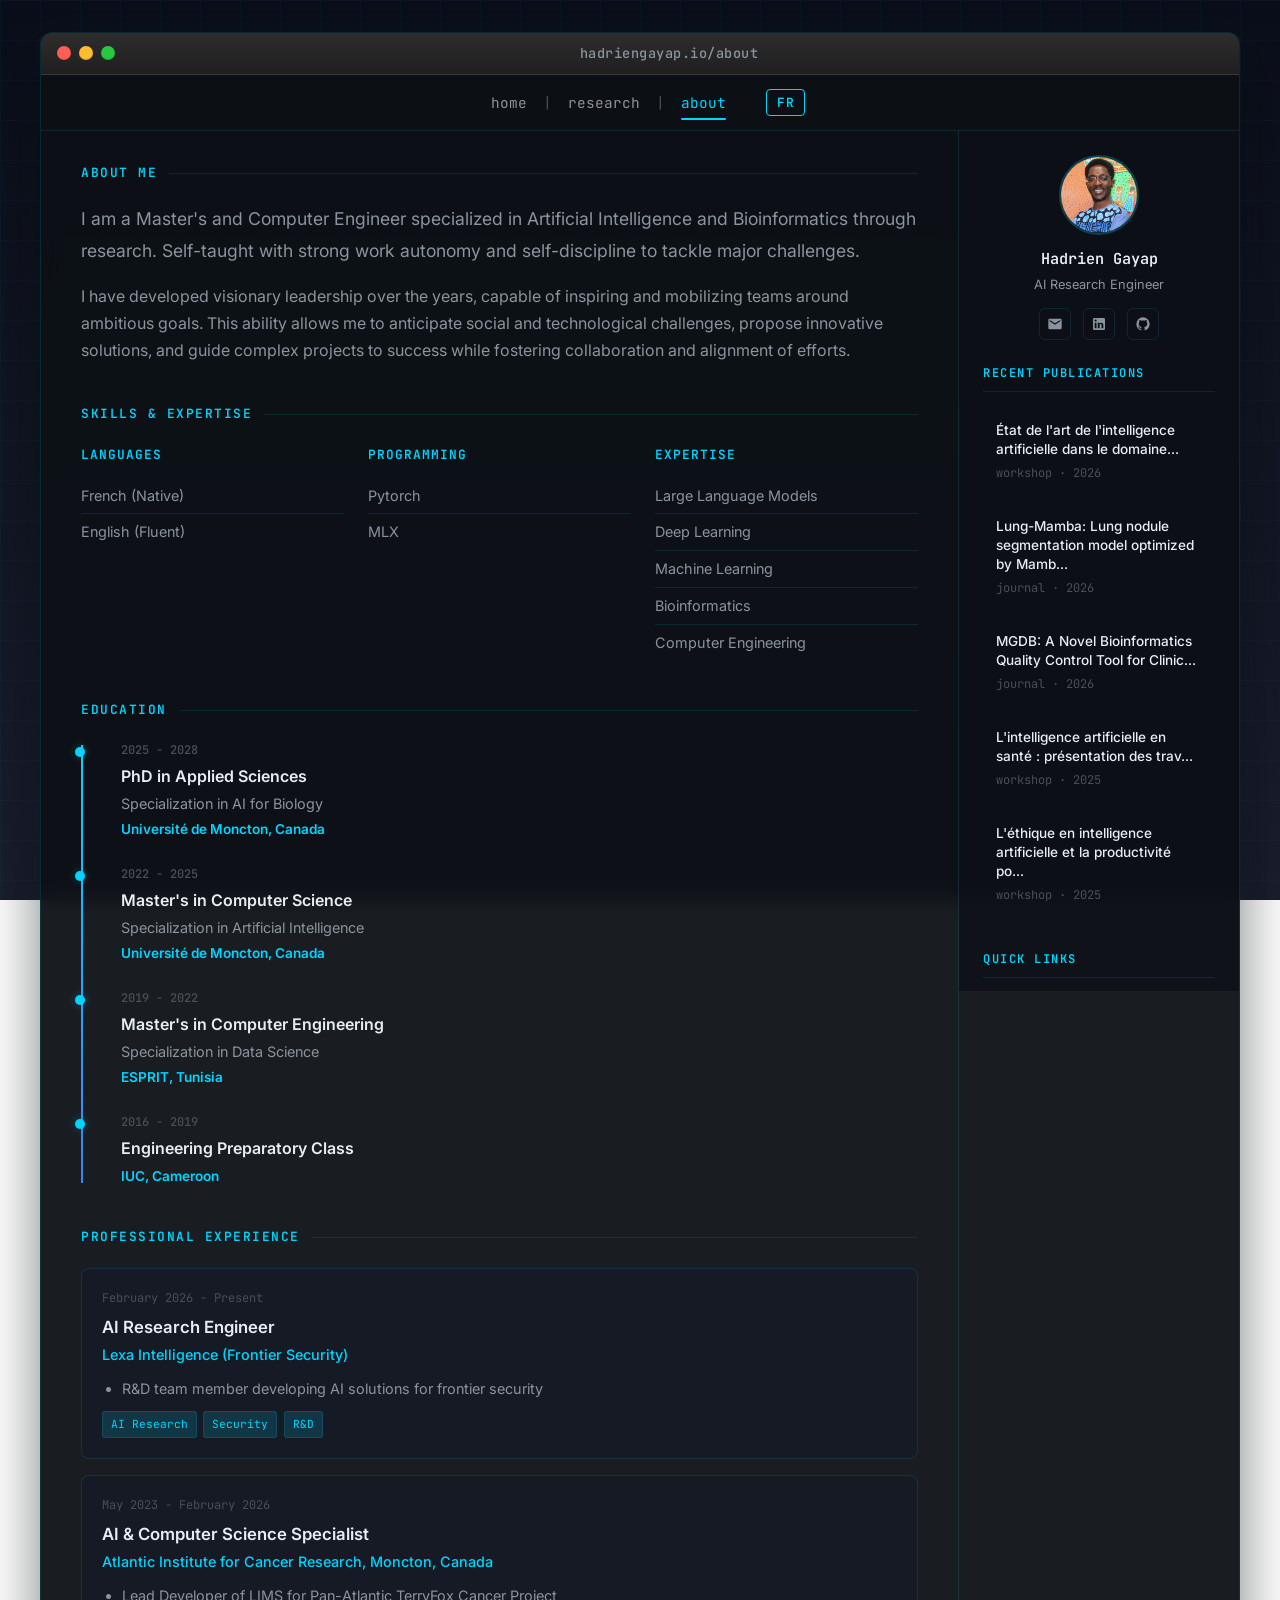
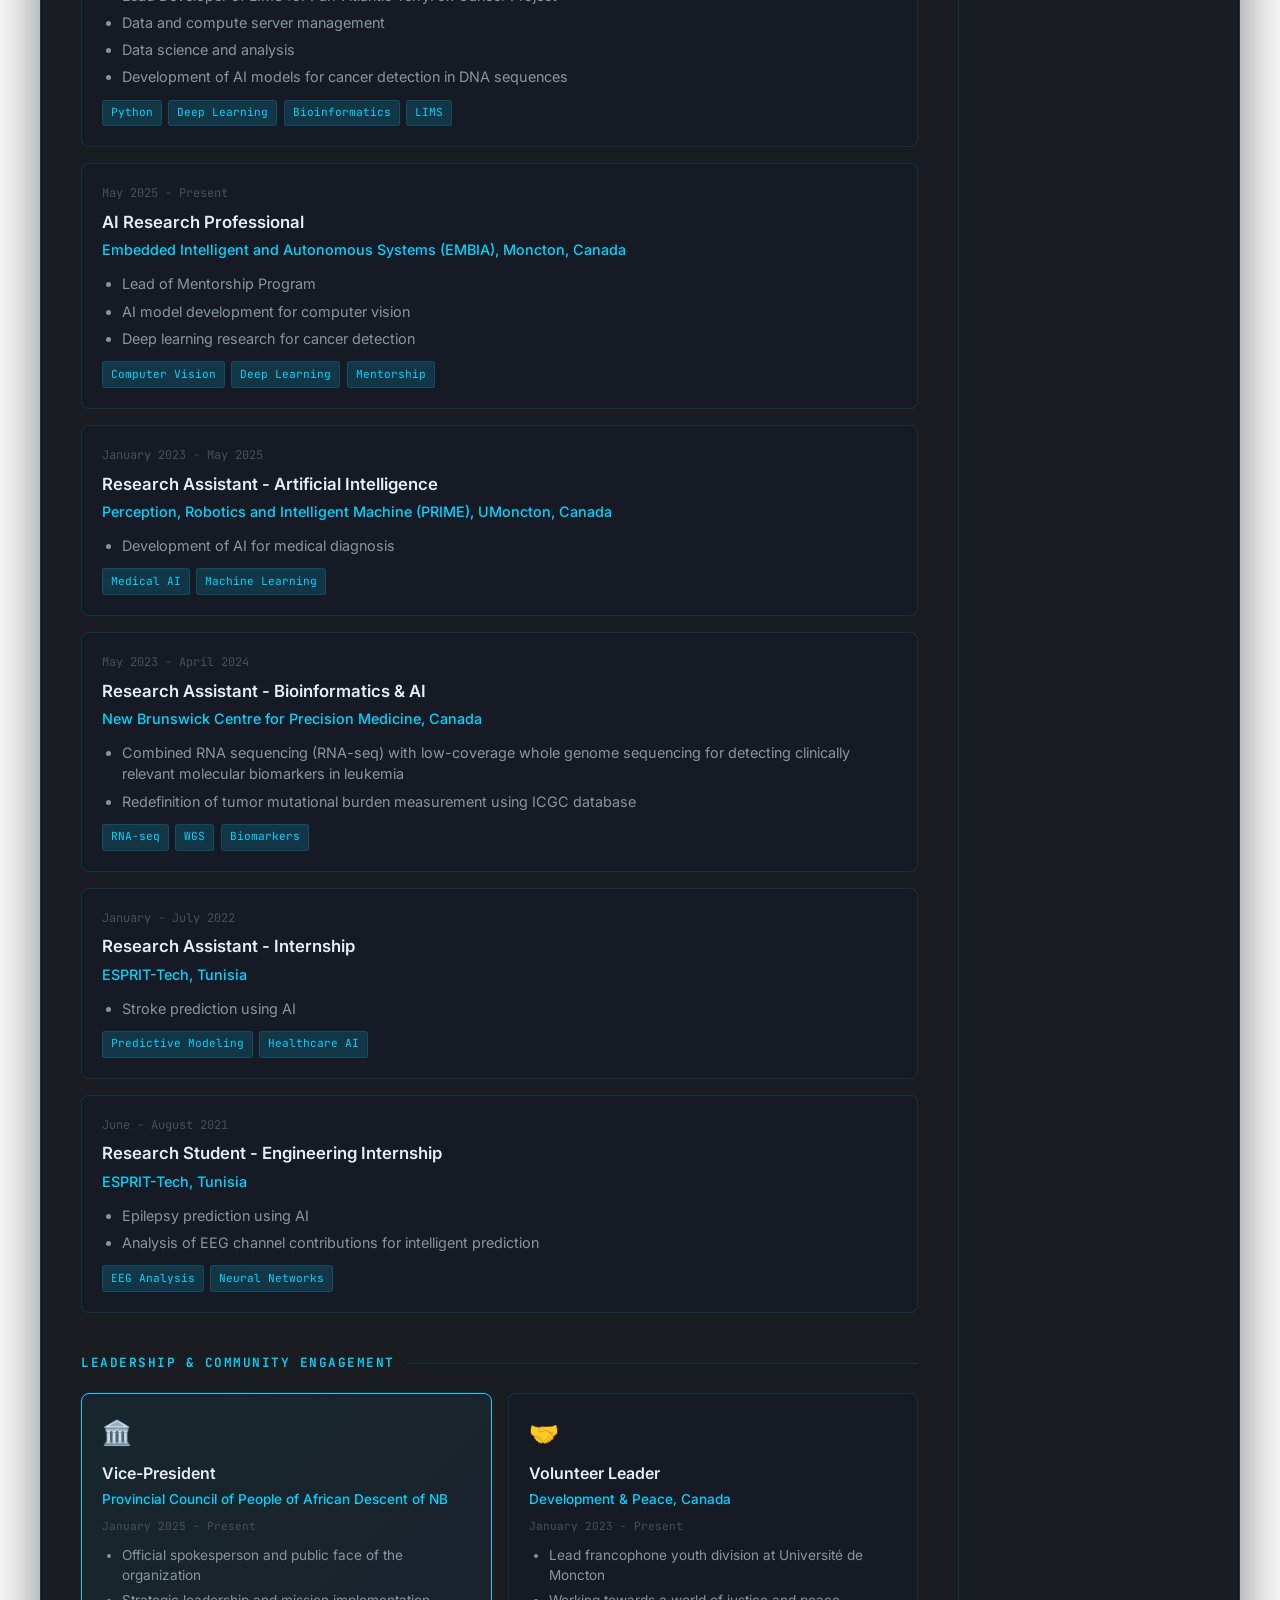
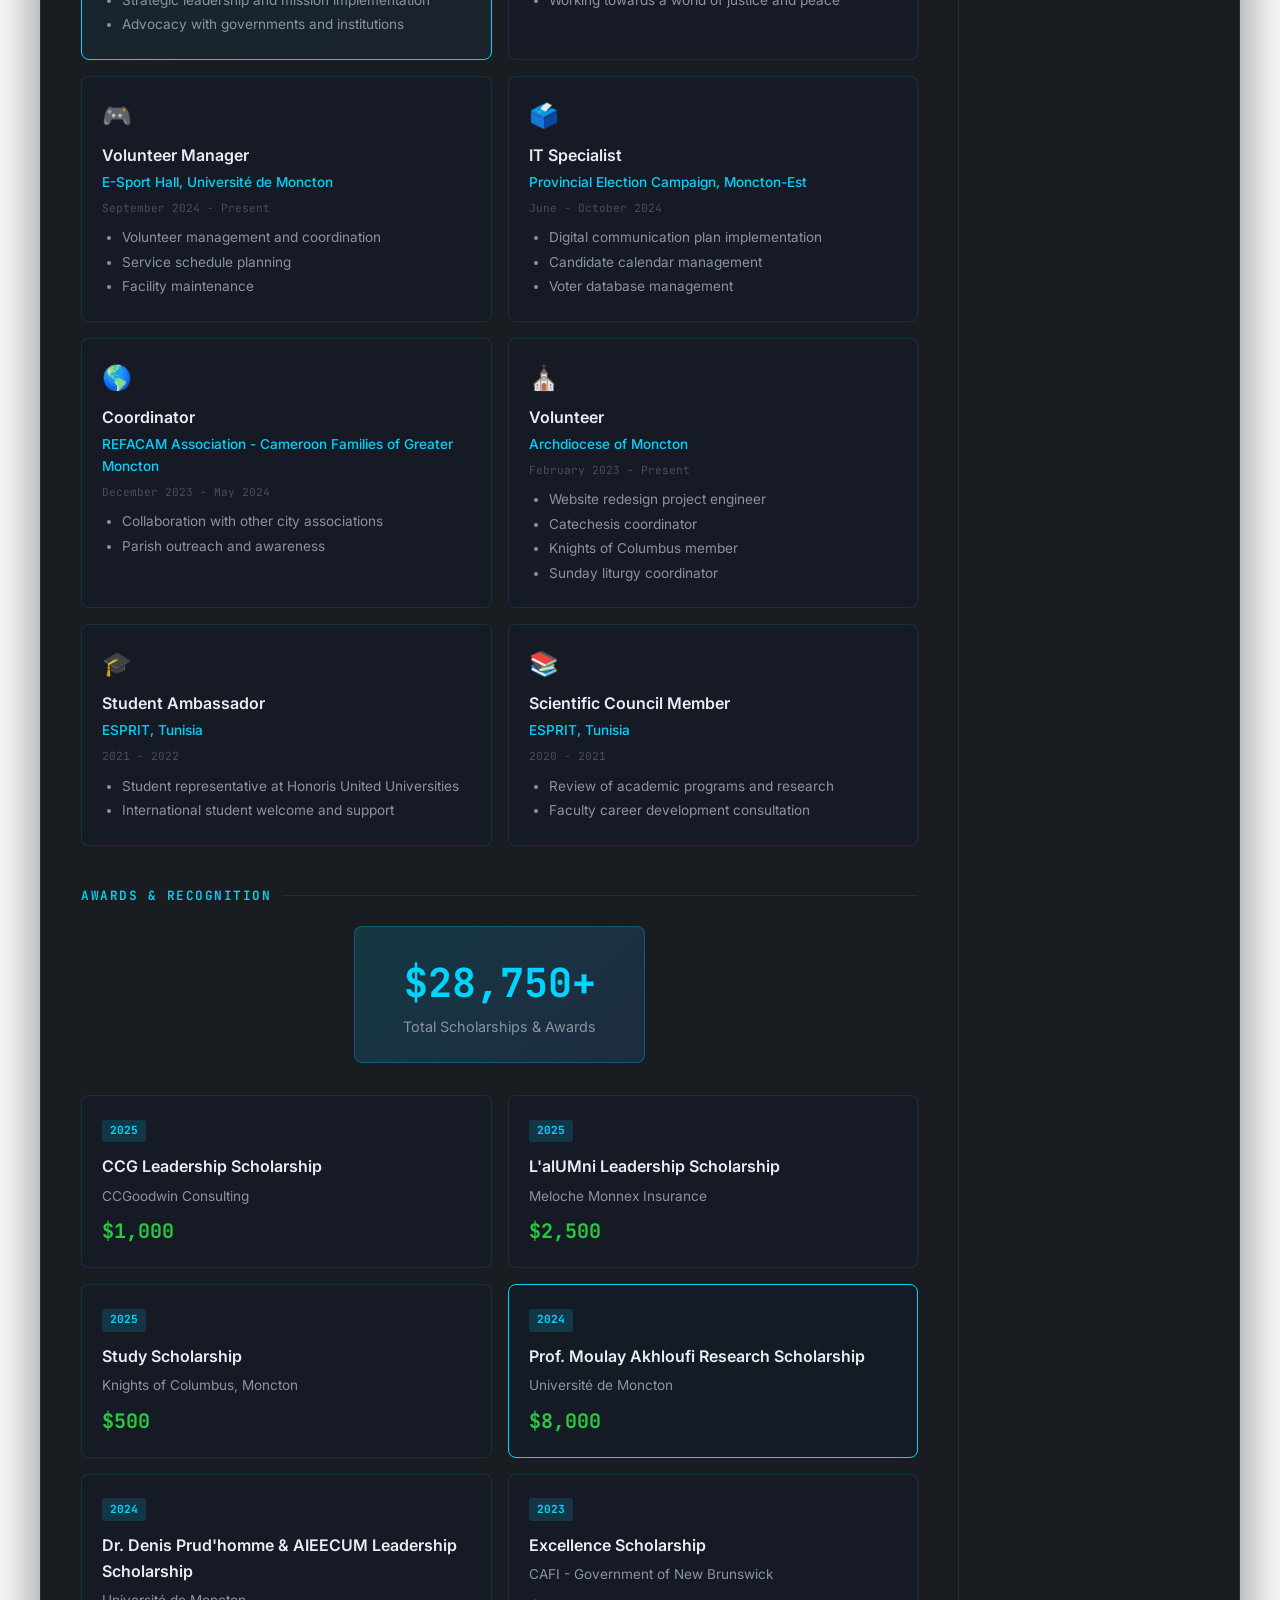
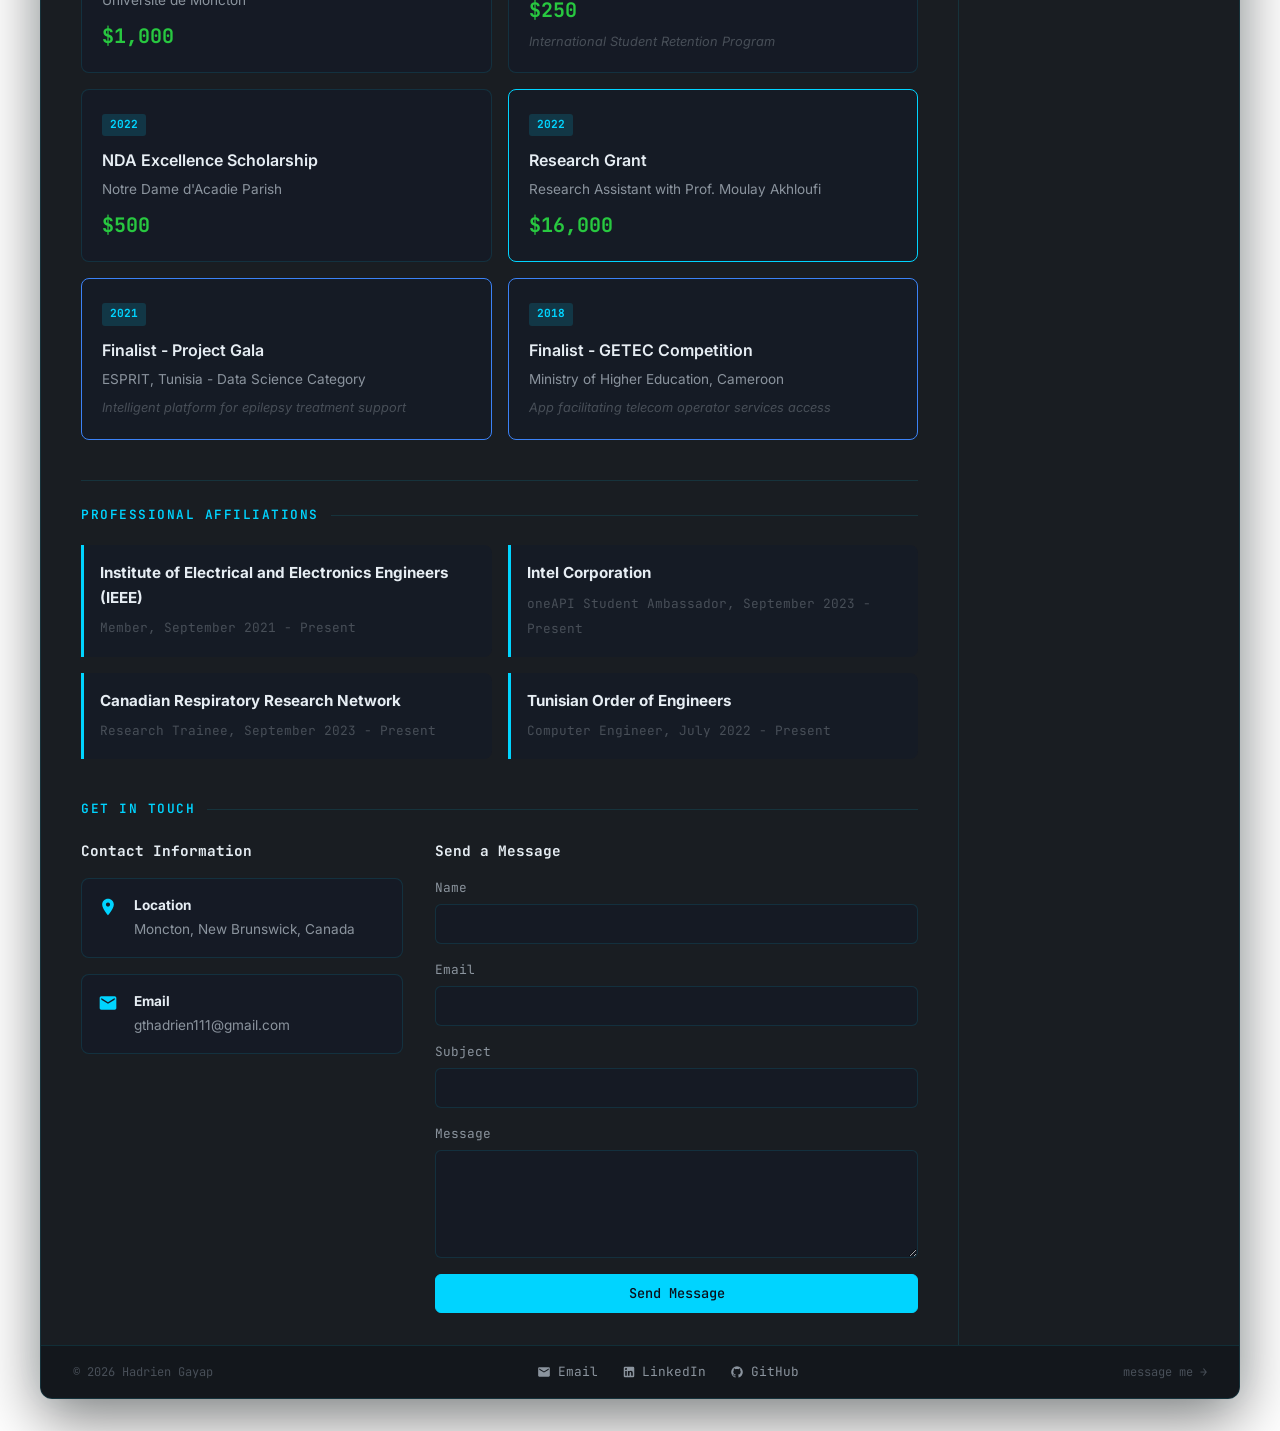
==== about.html @ a2402559 "feat: epf 2.0" ====
<!DOCTYPE html>
<html lang="en" data-lang="en">

<head>
    <meta charset="UTF-8">
    <script>
        (function () {
            var lang = localStorage.getItem('portfolio-lang') ||
                (navigator.language && navigator.language.startsWith('fr') ? 'fr' : 'en');
            document.documentElement.lang = lang;
            document.documentElement.setAttribute('data-lang', lang);
        })();
    </script>
    <meta name="viewport" content="width=device-width, initial-scale=1.0">
    <meta name="description"
        content="About Hadrien Gayap - AI Research Engineer, Bio, Education, Experience, Leadership & Awards">
    <meta name="author" content="Hadrien Gayap">
    <title>About | Hadrien Gayap</title>
    <link rel="stylesheet" href="styles.css">
</head>

<body>
    <div class="window-frame" id="window-frame">
        <!-- Title Bar -->
        <div class="titlebar">
            <div class="traffic-lights">
                <button class="traffic-light tl-close" id="tl-close" aria-label="Close"></button>
                <button class="traffic-light tl-minimize" id="tl-minimize" aria-label="Minimize"></button>
                <button class="traffic-light tl-maximize" id="tl-maximize" aria-label="Maximize"></button>
            </div>
            <div class="titlebar-title">hadriengayap.io/about</div>
        </div>

        <!-- Navigation -->
        <nav class="nav-bar">
            <button class="nav-toggle-btn" id="nav-toggle" aria-label="Toggle navigation">&#9776;</button>
            <div class="nav-links" id="nav-links">
                <a href="index.html" class="nav-link" data-i18n="nav.home">home</a>
                <span class="nav-separator">|</span>
                <a href="research.html" class="nav-link" data-i18n="nav.research">research</a>
                <span class="nav-separator">|</span>
                <a href="about.html" class="nav-link active" data-i18n="nav.about">about</a>
            </div>
            <button class="lang-toggle" id="lang-toggle" aria-label="Switch language">
                <span class="lang-label lang-en">FR</span>
                <span class="lang-label lang-fr">EN</span>
            </button>
        </nav>

        <!-- Window Body -->
        <div class="window-body" id="window-body">
            <!-- Main Content -->
            <main class="main-content">
                <!-- About Intro -->
                <h1 class="section-heading" data-i18n="about.title">About Me</h1>
                <div class="about-intro">
                    <p class="lead" data-i18n="about.lead">I am a Master's and Computer Engineer specialized in Artificial Intelligence and Bioinformatics through research. Self-taught with strong work autonomy and self-discipline to tackle major challenges.</p>
                    <p data-i18n="about.paragraph2">I have developed visionary leadership over the years, capable of inspiring and mobilizing teams around ambitious goals. This ability allows me to anticipate social and technological challenges, propose innovative solutions, and guide complex projects to success while fostering collaboration and alignment of efforts.</p>
                </div>

                <!-- Skills -->
                <div class="featured-section">
                    <h2 class="section-heading" data-i18n="about.skills.title">Skills & Expertise</h2>
                    <div class="skills-grid">
                        <div class="skill-category">
                            <h3 data-i18n="about.skills.languages">Languages</h3>
                            <ul>
                                <li data-i18n="about.skills.lang.french">French (Native)</li>
                                <li data-i18n="about.skills.lang.english">English (Fluent)</li>
                            </ul>
                        </div>
                        <div class="skill-category">
                            <h3 data-i18n="about.skills.programming">Programming</h3>
                            <ul>
                                <li>Pytorch</li>
                                <li>MLX</li>
                            </ul>
                        </div>
                        <div class="skill-category">
                            <h3 data-i18n="about.skills.expertise">Expertise</h3>
                            <ul>
                                <li data-i18n="about.skills.llm">Large Language Models</li>
                                <li data-i18n="about.skills.dl">Deep Learning</li>
                                <li data-i18n="about.skills.ml">Machine Learning</li>
                                <li data-i18n="about.skills.bioinfo">Bioinformatics</li>
                                <li data-i18n="about.skills.compeng">Computer Engineering</li>
                            </ul>
                        </div>
                    </div>
                </div>

                <!-- Education -->
                <div class="education-section">
                    <h2 class="section-heading" data-i18n="about.education">Education</h2>
                    <div class="timeline">
                        <div class="timeline-item">
                            <div class="timeline-dot"></div>
                            <div class="timeline-content">
                                <span class="timeline-date" data-i18n="about.edu.phd.date">2025 - 2028</span>
                                <h4 data-i18n="about.edu.phd.title">PhD in Applied Sciences</h4>
                                <p data-i18n="about.edu.phd.spec">Specialization in AI for Biology</p>
                                <p class="institution">Universit&eacute; de Moncton, Canada</p>
                            </div>
                        </div>
                        <div class="timeline-item">
                            <div class="timeline-dot"></div>
                            <div class="timeline-content">
                                <span class="timeline-date" data-i18n="about.edu.msc.date">2022 - 2025</span>
                                <h4 data-i18n="about.edu.msc.title">Master's in Computer Science</h4>
                                <p data-i18n="about.edu.msc.spec">Specialization in Artificial Intelligence</p>
                                <p class="institution">Universit&eacute; de Moncton, Canada</p>
                            </div>
                        </div>
                        <div class="timeline-item">
                            <div class="timeline-dot"></div>
                            <div class="timeline-content">
                                <span class="timeline-date" data-i18n="about.edu.meng.date">2019 - 2022</span>
                                <h4 data-i18n="about.edu.meng.title">Master's in Computer Engineering</h4>
                                <p data-i18n="about.edu.meng.spec">Specialization in Data Science</p>
                                <p class="institution">ESPRIT, Tunisia</p>
                            </div>
                        </div>
                        <div class="timeline-item">
                            <div class="timeline-dot"></div>
                            <div class="timeline-content">
                                <span class="timeline-date" data-i18n="about.edu.prep.date">2016 - 2019</span>
                                <h4 data-i18n="about.edu.prep.title">Engineering Preparatory Class</h4>
                                <p class="institution">IUC, Cameroon</p>
                            </div>
                        </div>
                    </div>
                </div>

                <!-- Experience -->
                <div class="experience-section">
                    <h2 class="section-heading" data-i18n="exp.title">Professional Experience</h2>

                    <div class="exp-item">
                        <span class="exp-date" data-i18n="exp.0.date">February 2026 - Present</span>
                        <h3 data-i18n="exp.0.role">AI Research Engineer</h3>
                        <h4 data-i18n="exp.0.org">Lexa Intelligence (Frontier Security)</h4>
                        <ul><li data-i18n="exp.0.b1">R&D team member developing AI solutions for frontier security</li></ul>
                        <div class="tech-tags"><span>AI Research</span><span>Security</span><span>R&D</span></div>
                    </div>

                    <div class="exp-item">
                        <span class="exp-date" data-i18n="exp.1.date">May 2023 - February 2026</span>
                        <h3 data-i18n="exp.1.role">AI & Computer Science Specialist</h3>
                        <h4 data-i18n="exp.1.org">Atlantic Institute for Cancer Research, Moncton, Canada</h4>
                        <ul>
                            <li data-i18n="exp.1.b1">Lead Developer of LIMS for Pan-Atlantic TerryFox Cancer Project</li>
                            <li data-i18n="exp.1.b2">Data and compute server management</li>
                            <li data-i18n="exp.1.b3">Data science and analysis</li>
                            <li data-i18n="exp.1.b4">Development of AI models for cancer detection in DNA sequences</li>
                        </ul>
                        <div class="tech-tags"><span>Python</span><span>Deep Learning</span><span>Bioinformatics</span><span>LIMS</span></div>
                    </div>

                    <div class="exp-item">
                        <span class="exp-date" data-i18n="exp.2.date">May 2025 - Present</span>
                        <h3 data-i18n="exp.2.role">AI Research Professional</h3>
                        <h4 data-i18n="exp.2.org">Embedded Intelligent and Autonomous Systems (EMBIA), Moncton, Canada</h4>
                        <ul>
                            <li data-i18n="exp.2.b1">Lead of Mentorship Program</li>
                            <li data-i18n="exp.2.b2">AI model development for computer vision</li>
                            <li data-i18n="exp.2.b3">Deep learning research for cancer detection</li>
                        </ul>
                        <div class="tech-tags"><span>Computer Vision</span><span>Deep Learning</span><span>Mentorship</span></div>
                    </div>

                    <div class="exp-item">
                        <span class="exp-date" data-i18n="exp.3.date">January 2023 - May 2025</span>
                        <h3 data-i18n="exp.3.role">Research Assistant - Artificial Intelligence</h3>
                        <h4 data-i18n="exp.3.org">Perception, Robotics and Intelligent Machine (PRIME), UMoncton, Canada</h4>
                        <ul><li data-i18n="exp.3.b1">Development of AI for medical diagnosis</li></ul>
                        <div class="tech-tags"><span>Medical AI</span><span>Machine Learning</span></div>
                    </div>

                    <div class="exp-item">
                        <span class="exp-date" data-i18n="exp.4.date">May 2023 - April 2024</span>
                        <h3 data-i18n="exp.4.role">Research Assistant - Bioinformatics & AI</h3>
                        <h4 data-i18n="exp.4.org">New Brunswick Centre for Precision Medicine, Canada</h4>
                        <ul>
                            <li data-i18n="exp.4.b1">Combined RNA sequencing (RNA-seq) with low-coverage whole genome sequencing for detecting clinically relevant molecular biomarkers in leukemia</li>
                            <li data-i18n="exp.4.b2">Redefinition of tumor mutational burden measurement using ICGC database</li>
                        </ul>
                        <div class="tech-tags"><span>RNA-seq</span><span>WGS</span><span>Biomarkers</span></div>
                    </div>

                    <div class="exp-item">
                        <span class="exp-date" data-i18n="exp.5.date">January - July 2022</span>
                        <h3 data-i18n="exp.5.role">Research Assistant - Internship</h3>
                        <h4 data-i18n="exp.5.org">ESPRIT-Tech, Tunisia</h4>
                        <ul><li data-i18n="exp.5.b1">Stroke prediction using AI</li></ul>
                        <div class="tech-tags"><span>Predictive Modeling</span><span>Healthcare AI</span></div>
                    </div>

                    <div class="exp-item">
                        <span class="exp-date" data-i18n="exp.6.date">June - August 2021</span>
                        <h3 data-i18n="exp.6.role">Research Student - Engineering Internship</h3>
                        <h4 data-i18n="exp.6.org">ESPRIT-Tech, Tunisia</h4>
                        <ul>
                            <li data-i18n="exp.6.b1">Epilepsy prediction using AI</li>
                            <li data-i18n="exp.6.b2">Analysis of EEG channel contributions for intelligent prediction</li>
                        </ul>
                        <div class="tech-tags"><span>EEG Analysis</span><span>Neural Networks</span></div>
                    </div>
                </div>

                <!-- Leadership -->
                <div class="featured-section">
                    <h2 class="section-heading" data-i18n="leadership.title">Leadership & Community Engagement</h2>
                    <div class="leadership-grid">
                        <div class="leadership-card featured">
                            <div class="card-icon">&#127963;&#65039;</div>
                            <h3 data-i18n="leadership.1.role">Vice-President</h3>
                            <h4 data-i18n="leadership.1.org">Provincial Council of People of African Descent of NB</h4>
                            <span class="date" data-i18n="leadership.1.date">January 2025 - Present</span>
                            <ul>
                                <li data-i18n="leadership.1.b1">Official spokesperson and public face of the organization</li>
                                <li data-i18n="leadership.1.b2">Strategic leadership and mission implementation</li>
                                <li data-i18n="leadership.1.b3">Advocacy with governments and institutions</li>
                            </ul>
                        </div>
                        <div class="leadership-card">
                            <div class="card-icon">&#129309;</div>
                            <h3 data-i18n="leadership.2.role">Volunteer Leader</h3>
                            <h4 data-i18n="leadership.2.org">Development & Peace, Canada</h4>
                            <span class="date" data-i18n="leadership.2.date">January 2023 - Present</span>
                            <ul>
                                <li data-i18n="leadership.2.b1">Lead francophone youth division at Universit&eacute; de Moncton</li>
                                <li data-i18n="leadership.2.b2">Working towards a world of justice and peace</li>
                            </ul>
                        </div>
                        <div class="leadership-card">
                            <div class="card-icon">&#127918;</div>
                            <h3 data-i18n="leadership.3.role">Volunteer Manager</h3>
                            <h4 data-i18n="leadership.3.org">E-Sport Hall, Universit&eacute; de Moncton</h4>
                            <span class="date" data-i18n="leadership.3.date">September 2024 - Present</span>
                            <ul>
                                <li data-i18n="leadership.3.b1">Volunteer management and coordination</li>
                                <li data-i18n="leadership.3.b2">Service schedule planning</li>
                                <li data-i18n="leadership.3.b3">Facility maintenance</li>
                            </ul>
                        </div>
                        <div class="leadership-card">
                            <div class="card-icon">&#128499;&#65039;</div>
                            <h3 data-i18n="leadership.4.role">IT Specialist</h3>
                            <h4 data-i18n="leadership.4.org">Provincial Election Campaign, Moncton-Est</h4>
                            <span class="date" data-i18n="leadership.4.date">June - October 2024</span>
                            <ul>
                                <li data-i18n="leadership.4.b1">Digital communication plan implementation</li>
                                <li data-i18n="leadership.4.b2">Candidate calendar management</li>
                                <li data-i18n="leadership.4.b3">Voter database management</li>
                            </ul>
                        </div>
                        <div class="leadership-card">
                            <div class="card-icon">&#127758;</div>
                            <h3 data-i18n="leadership.5.role">Coordinator</h3>
                            <h4 data-i18n="leadership.5.org">REFACAM Association - Cameroon Families of Greater Moncton</h4>
                            <span class="date" data-i18n="leadership.5.date">December 2023 - May 2024</span>
                            <ul>
                                <li data-i18n="leadership.5.b1">Collaboration with other city associations</li>
                                <li data-i18n="leadership.5.b2">Parish outreach and awareness</li>
                            </ul>
                        </div>
                        <div class="leadership-card">
                            <div class="card-icon">&#9962;</div>
                            <h3 data-i18n="leadership.6.role">Volunteer</h3>
                            <h4 data-i18n="leadership.6.org">Archdiocese of Moncton</h4>
                            <span class="date" data-i18n="leadership.6.date">February 2023 - Present</span>
                            <ul>
                                <li data-i18n="leadership.6.b1">Website redesign project engineer</li>
                                <li data-i18n="leadership.6.b2">Catechesis coordinator</li>
                                <li data-i18n="leadership.6.b3">Knights of Columbus member</li>
                                <li data-i18n="leadership.6.b4">Sunday liturgy coordinator</li>
                            </ul>
                        </div>
                        <div class="leadership-card">
                            <div class="card-icon">&#127891;</div>
                            <h3 data-i18n="leadership.7.role">Student Ambassador</h3>
                            <h4 data-i18n="leadership.7.org">ESPRIT, Tunisia</h4>
                            <span class="date" data-i18n="leadership.7.date">2021 - 2022</span>
                            <ul>
                                <li data-i18n="leadership.7.b1">Student representative at Honoris United Universities</li>
                                <li data-i18n="leadership.7.b2">International student welcome and support</li>
                            </ul>
                        </div>
                        <div class="leadership-card">
                            <div class="card-icon">&#128218;</div>
                            <h3 data-i18n="leadership.8.role">Scientific Council Member</h3>
                            <h4 data-i18n="leadership.8.org">ESPRIT, Tunisia</h4>
                            <span class="date" data-i18n="leadership.8.date">2020 - 2021</span>
                            <ul>
                                <li data-i18n="leadership.8.b1">Review of academic programs and research</li>
                                <li data-i18n="leadership.8.b2">Faculty career development consultation</li>
                            </ul>
                        </div>
                    </div>
                </div>

                <!-- Awards -->
                <div class="featured-section">
                    <h2 class="section-heading" data-i18n="awards.title">Awards & Recognition</h2>
                    <div class="awards-summary">
                        <div class="total-funding">
                            <span class="funding-amount">$28,750+</span>
                            <span class="funding-label" data-i18n="awards.totalLabel">Total Scholarships & Awards</span>
                        </div>
                    </div>
                    <div class="awards-grid">
                        <div class="award-card">
                            <div class="award-year">2025</div>
                            <h3 data-i18n="awards.1.name">CCG Leadership Scholarship</h3>
                            <p class="award-org" data-i18n="awards.1.org">CCGoodwin Consulting</p>
                            <span class="award-amount">$1,000</span>
                        </div>
                        <div class="award-card">
                            <div class="award-year">2025</div>
                            <h3 data-i18n="awards.2.name">L'alUMni Leadership Scholarship</h3>
                            <p class="award-org" data-i18n="awards.2.org">Meloche Monnex Insurance</p>
                            <span class="award-amount">$2,500</span>
                        </div>
                        <div class="award-card">
                            <div class="award-year">2025</div>
                            <h3 data-i18n="awards.3.name">Study Scholarship</h3>
                            <p class="award-org" data-i18n="awards.3.org">Knights of Columbus, Moncton</p>
                            <span class="award-amount">$500</span>
                        </div>
                        <div class="award-card featured">
                            <div class="award-year">2024</div>
                            <h3 data-i18n="awards.4.name">Prof. Moulay Akhloufi Research Scholarship</h3>
                            <p class="award-org" data-i18n="awards.4.org">Universit&eacute; de Moncton</p>
                            <span class="award-amount">$8,000</span>
                        </div>
                        <div class="award-card">
                            <div class="award-year">2024</div>
                            <h3 data-i18n="awards.5.name">Dr. Denis Prud'homme & AIEECUM Leadership Scholarship</h3>
                            <p class="award-org" data-i18n="awards.5.org">Universit&eacute; de Moncton</p>
                            <span class="award-amount">$1,000</span>
                        </div>
                        <div class="award-card">
                            <div class="award-year">2023</div>
                            <h3 data-i18n="awards.6.name">Excellence Scholarship</h3>
                            <p class="award-org" data-i18n="awards.6.org">CAFI - Government of New Brunswick</p>
                            <span class="award-amount">$250</span>
                            <p class="award-note" data-i18n="awards.6.note">International Student Retention Program</p>
                        </div>
                        <div class="award-card">
                            <div class="award-year">2022</div>
                            <h3 data-i18n="awards.7.name">NDA Excellence Scholarship</h3>
                            <p class="award-org" data-i18n="awards.7.org">Notre Dame d'Acadie Parish</p>
                            <span class="award-amount">$500</span>
                        </div>
                        <div class="award-card featured">
                            <div class="award-year">2022</div>
                            <h3 data-i18n="awards.8.name">Research Grant</h3>
                            <p class="award-org" data-i18n="awards.8.org">Research Assistant with Prof. Moulay Akhloufi</p>
                            <span class="award-amount">$16,000</span>
                        </div>
                        <div class="award-card competition">
                            <div class="award-year">2021</div>
                            <h3 data-i18n="awards.9.name">Finalist - Project Gala</h3>
                            <p class="award-org" data-i18n="awards.9.org">ESPRIT, Tunisia - Data Science Category</p>
                            <p class="award-note" data-i18n="awards.9.note">Intelligent platform for epilepsy treatment support</p>
                        </div>
                        <div class="award-card competition">
                            <div class="award-year">2018</div>
                            <h3 data-i18n="awards.10.name">Finalist - GETEC Competition</h3>
                            <p class="award-org" data-i18n="awards.10.org">Ministry of Higher Education, Cameroon</p>
                            <p class="award-note" data-i18n="awards.10.note">App facilitating telecom operator services access</p>
                        </div>
                    </div>
                </div>

                <!-- Affiliations -->
                <div class="affiliations">
                    <h2 class="section-heading" data-i18n="affiliations.title">Professional Affiliations</h2>
                    <div class="affiliation-list">
                        <div class="affiliation-item">
                            <h4 data-i18n="affil.1.name">Institute of Electrical and Electronics Engineers (IEEE)</h4>
                            <span data-i18n="affil.1.detail">Member, September 2021 - Present</span>
                        </div>
                        <div class="affiliation-item">
                            <h4 data-i18n="affil.2.name">Intel Corporation</h4>
                            <span data-i18n="affil.2.detail">oneAPI Student Ambassador, September 2023 - Present</span>
                        </div>
                        <div class="affiliation-item">
                            <h4 data-i18n="affil.3.name">Canadian Respiratory Research Network</h4>
                            <span data-i18n="affil.3.detail">Research Trainee, September 2023 - Present</span>
                        </div>
                        <div class="affiliation-item">
                            <h4 data-i18n="affil.4.name">Tunisian Order of Engineers</h4>
                            <span data-i18n="affil.4.detail">Computer Engineer, July 2022 - Present</span>
                        </div>
                    </div>
                </div>

                <!-- Contact -->
                <div class="contact-section" id="contact">
                    <h2 class="section-heading" data-i18n="contact.title">Get In Touch</h2>
                    <div class="contact-grid">
                        <div class="contact-info">
                            <h3 data-i18n="contact.info.title">Contact Information</h3>
                            <div class="contact-item">
                                <svg viewBox="0 0 24 24" fill="currentColor"><path d="M12 2C8.13 2 5 5.13 5 9c0 5.25 7 13 7 13s7-7.75 7-13c0-3.87-3.13-7-7-7zm0 9.5c-1.38 0-2.5-1.12-2.5-2.5s1.12-2.5 2.5-2.5 2.5 1.12 2.5 2.5-1.12 2.5-2.5 2.5z"/></svg>
                                <div>
                                    <strong data-i18n="contact.location.label">Location</strong>
                                    <p data-i18n="contact.location.value">Moncton, New Brunswick, Canada</p>
                                </div>
                            </div>
                            <div class="contact-item">
                                <svg viewBox="0 0 24 24" fill="currentColor"><path d="M20 4H4c-1.1 0-2 .9-2 2v12c0 1.1.9 2 2 2h16c1.1 0 2-.9 2-2V6c0-1.1-.9-2-2-2zm0 4l-8 5-8-5V6l8 5 8-5v2z"/></svg>
                                <div>
                                    <strong data-i18n="contact.email.label">Email</strong>
                                    <p><a href="mailto:gthadrien111@gmail.com">gthadrien111@gmail.com</a></p>
                                </div>
                            </div>
                        </div>
                        <div>
                            <h3 style="font-family: var(--font-mono); font-size: 0.9rem; color: var(--text-primary); margin-bottom: 1rem;" data-i18n="contact.form.title">Send a Message</h3>
                            <form class="contact-form" id="contact-form">
                                <div class="form-group">
                                    <label for="name" data-i18n="contact.form.name">Name</label>
                                    <input type="text" id="name" name="name" required>
                                </div>
                                <div class="form-group">
                                    <label for="email" data-i18n="contact.form.email">Email</label>
                                    <input type="email" id="email" name="email" required>
                                </div>
                                <div class="form-group">
                                    <label for="subject" data-i18n="contact.form.subject">Subject</label>
                                    <input type="text" id="subject" name="subject" required>
                                </div>
                                <div class="form-group">
                                    <label for="message" data-i18n="contact.form.message">Message</label>
                                    <textarea id="message" name="message" rows="5" required></textarea>
                                </div>
                                <button type="submit" class="btn btn-primary" data-i18n="contact.form.submit">Send Message</button>
                            </form>
                        </div>
                    </div>
                </div>
            </main>

            <!-- Sidebar -->
            <aside class="sidebar">
                <div class="sidebar-profile">
                    <img src="assets/profile.jpg" alt="Hadrien Gayap" class="sidebar-profile-img">
                    <div class="sidebar-profile-name">Hadrien Gayap</div>
                    <div class="sidebar-profile-role" data-i18n="sidebar.role">AI Research Engineer</div>
                    <div class="sidebar-social">
                        <a href="mailto:gthadrien111@gmail.com" aria-label="Email"><svg viewBox="0 0 24 24" fill="currentColor"><path d="M20 4H4c-1.1 0-2 .9-2 2v12c0 1.1.9 2 2 2h16c1.1 0 2-.9 2-2V6c0-1.1-.9-2-2-2zm0 4l-8 5-8-5V6l8 5 8-5v2z"/></svg></a>
                        <a href="https://linkedin.com/in/hadriengayap" target="_blank" rel="noopener" aria-label="LinkedIn"><svg viewBox="0 0 24 24" fill="currentColor"><path d="M19 3a2 2 0 0 1 2 2v14a2 2 0 0 1-2 2H5a2 2 0 0 1-2-2V5a2 2 0 0 1 2-2h14m-.5 15.5v-5.3a3.26 3.26 0 0 0-3.26-3.26c-.85 0-1.84.52-2.32 1.3v-1.11h-2.79v8.37h2.79v-4.93c0-.77.62-1.4 1.39-1.4a1.4 1.4 0 0 1 1.4 1.4v4.93h2.79M6.88 8.56a1.68 1.68 0 0 0 1.68-1.68c0-.93-.75-1.69-1.68-1.69a1.69 1.69 0 0 0-1.69 1.69c0 .93.76 1.68 1.69 1.68m1.39 9.94v-8.37H5.5v8.37h2.77z"/></svg></a>
                        <a href="https://github.com/gth-ai" target="_blank" rel="noopener" aria-label="GitHub"><svg viewBox="0 0 24 24" fill="currentColor"><path d="M12 2A10 10 0 0 0 2 12c0 4.42 2.87 8.17 6.84 9.5.5.08.66-.23.66-.5v-1.69c-2.77.6-3.36-1.34-3.36-1.34-.46-1.16-1.11-1.47-1.11-1.47-.91-.62.07-.6.07-.6 1 .07 1.53 1.03 1.53 1.03.87 1.52 2.34 1.07 2.91.83.09-.65.35-1.09.63-1.34-2.22-.25-4.55-1.11-4.55-4.92 0-1.11.38-2 1.03-2.71-.1-.25-.45-1.29.1-2.64 0 0 .84-.27 2.75 1.02.79-.22 1.65-.33 2.5-.33.85 0 1.71.11 2.5.33 1.91-1.29 2.75-1.02 2.75-1.02.55 1.35.2 2.39.1 2.64.65.71 1.03 1.6 1.03 2.71 0 3.82-2.34 4.66-4.57 4.91.36.31.69.92.69 1.85V21c0 .27.16.59.67.5C19.14 20.16 22 16.42 22 12A10 10 0 0 0 12 2z"/></svg></a>
                    </div>
                </div>

                <div class="sidebar-section">
                    <h3 class="sidebar-title" data-i18n="sidebar.recentPubs">Recent Publications</h3>
                    <div id="sidebar-publications"></div>
                </div>

                <div class="sidebar-section">
                    <h3 class="sidebar-title" data-i18n="sidebar.quickLinks">Quick Links</h3>
                    <a href="index.html" class="sidebar-pub">
                        <div class="sidebar-pub-title" data-i18n="nav.home">Home</div>
                        <div class="sidebar-pub-meta" data-i18n="sidebar.backHome">Back to home page</div>
                    </a>
                    <a href="research.html" class="sidebar-pub">
                        <div class="sidebar-pub-title" data-i18n="sidebar.allPubs">All Publications</div>
                        <div class="sidebar-pub-meta" data-i18n="sidebar.journalsConf">Journals, Conferences & Workshops</div>
                    </a>
                </div>
            </aside>
        </div>

        <!-- Closed message -->
        <div class="closed-message" id="closed-message">
            <h2 data-i18n="closed.title">Process terminated.</h2>
            <p data-i18n="closed.message">hadriengayap.io has stopped running. Would you like to restart?</p>
            <button id="restart-btn" data-i18n="closed.restart">Restart</button>
        </div>

        <!-- Footer -->
        <footer class="window-footer">
            <div class="footer-left" data-i18n="footer.copyright">&copy; 2026 Hadrien Gayap</div>
            <div class="footer-center">
                <a href="mailto:gthadrien111@gmail.com"><svg viewBox="0 0 24 24" fill="currentColor"><path d="M20 4H4c-1.1 0-2 .9-2 2v12c0 1.1.9 2 2 2h16c1.1 0 2-.9 2-2V6c0-1.1-.9-2-2-2zm0 4l-8 5-8-5V6l8 5 8-5v2z"/></svg> <span data-i18n="footer.email">Email</span></a>
                <a href="https://linkedin.com/in/hadriengayap" target="_blank" rel="noopener"><svg viewBox="0 0 24 24" fill="currentColor"><path d="M19 3a2 2 0 0 1 2 2v14a2 2 0 0 1-2 2H5a2 2 0 0 1-2-2V5a2 2 0 0 1 2-2h14m-.5 15.5v-5.3a3.26 3.26 0 0 0-3.26-3.26c-.85 0-1.84.52-2.32 1.3v-1.11h-2.79v8.37h2.79v-4.93c0-.77.62-1.4 1.39-1.4a1.4 1.4 0 0 1 1.4 1.4v4.93h2.79M6.88 8.56a1.68 1.68 0 0 0 1.68-1.68c0-.93-.75-1.69-1.68-1.69a1.69 1.69 0 0 0-1.69 1.69c0 .93.76 1.68 1.69 1.68m1.39 9.94v-8.37H5.5v8.37h2.77z"/></svg> LinkedIn</a>
                <a href="https://github.com/gth-ai" target="_blank" rel="noopener"><svg viewBox="0 0 24 24" fill="currentColor"><path d="M12 2A10 10 0 0 0 2 12c0 4.42 2.87 8.17 6.84 9.5.5.08.66-.23.66-.5v-1.69c-2.77.6-3.36-1.34-3.36-1.34-.46-1.16-1.11-1.47-1.11-1.47-.91-.62.07-.6.07-.6 1 .07 1.53 1.03 1.53 1.03.87 1.52 2.34 1.07 2.91.83.09-.65.35-1.09.63-1.34-2.22-.25-4.55-1.11-4.55-4.92 0-1.11.38-2 1.03-2.71-.1-.25-.45-1.29.1-2.64 0 0 .84-.27 2.75 1.02.79-.22 1.65-.33 2.5-.33.85 0 1.71.11 2.5.33 1.91-1.29 2.75-1.02 2.75-1.02.55 1.35.2 2.39.1 2.64.65.71 1.03 1.6 1.03 2.71 0 3.82-2.34 4.66-4.57 4.91.36.31.69.92.69 1.85V21c0 .27.16.59.67.5C19.14 20.16 22 16.42 22 12A10 10 0 0 0 12 2z"/></svg> GitHub</a>
            </div>
            <div class="footer-right" data-i18n="footer.message">message me &rarr;</div>
        </footer>
    </div>

    <script src="i18n.js"></script>
    <script src="script.js"></script>
</body>
</html>
---- styles.css ----
/* ==========================================
   CSS VARIABLES - Retro macOS Blue Night Theme
   ========================================== */
@import url('https://fonts.googleapis.com/css2?family=JetBrains+Mono:wght@300;400;500;600;700&family=Inter:wght@300;400;500;600;700&display=swap');

:root {
    /* Background */
    --bg-body: #0a0e1a;
    --bg-body-end: #1a1e2e;
    --bg-window: #0d1117;
    --bg-window-alpha: rgba(13, 17, 23, 0.95);
    --bg-sidebar: rgba(13, 17, 23, 0.8);
    --bg-card: rgba(22, 27, 38, 0.9);
    --bg-card-hover: rgba(30, 37, 50, 0.95);
    --bg-titlebar: linear-gradient(180deg, #2d2d2d 0%, #1f1f1f 100%);
    --bg-input: rgba(22, 27, 38, 0.8);

    /* Accent */
    --cyan: #00d4ff;
    --cyan-dim: rgba(0, 212, 255, 0.15);
    --cyan-glow: rgba(0, 212, 255, 0.3);
    --blue: #3b82f6;
    --blue-dim: rgba(59, 130, 246, 0.15);
    --green: #28c840;
    --green-dim: rgba(40, 200, 64, 0.2);

    /* Traffic lights */
    --tl-red: #ff5f57;
    --tl-yellow: #febc2e;
    --tl-green: #28c840;

    /* Text */
    --text-primary: #e6edf3;
    --text-secondary: #8b949e;
    --text-dim: #484f58;
    --text-accent: var(--cyan);

    /* Border */
    --border: rgba(0, 212, 255, 0.12);
    --border-strong: rgba(0, 212, 255, 0.25);

    /* Shadows */
    --shadow-window: 0 20px 60px rgba(0, 0, 0, 0.5), 0 0 40px rgba(0, 212, 255, 0.05);
    --shadow-card: 0 4px 12px rgba(0, 0, 0, 0.3);

    /* Transitions */
    --transition-fast: 150ms ease;
    --transition-base: 300ms ease;

    /* Layout */
    --window-radius: 12px;
    --card-radius: 8px;
    --max-width: 1200px;

    /* Typography */
    --font-mono: 'JetBrains Mono', 'Fira Code', 'Cascadia Code', monospace;
    --font-body: 'Inter', -apple-system, BlinkMacSystemFont, 'Segoe UI', sans-serif;
}

/* ==========================================
   RESET & BASE
   ========================================== */
*, *::before, *::after {
    margin: 0;
    padding: 0;
    box-sizing: border-box;
}

html {
    scroll-behavior: smooth;
}

body {
    font-family: var(--font-body);
    color: var(--text-primary);
    background: linear-gradient(180deg, var(--bg-body) 0%, var(--bg-body-end) 100%);
    background-attachment: fixed;
    min-height: 100vh;
    line-height: 1.6;
    -webkit-font-smoothing: antialiased;
    -moz-osx-font-smoothing: grayscale;
}

/* Subtle grid background */
body::before {
    content: '';
    position: fixed;
    top: 0;
    left: 0;
    right: 0;
    bottom: 0;
    background-image:
        linear-gradient(rgba(0, 212, 255, 0.03) 1px, transparent 1px),
        linear-gradient(90deg, rgba(0, 212, 255, 0.03) 1px, transparent 1px);
    background-size: 40px 40px;
    pointer-events: none;
    z-index: 0;
}

img { max-width: 100%; height: auto; display: block; }
a { text-decoration: none; color: inherit; transition: color var(--transition-fast); }
ul { list-style: none; }
button { border: none; background: none; cursor: pointer; font-family: inherit; }

/* ==========================================
   WINDOW FRAME (macOS style)
   ========================================== */
.window-frame {
    max-width: var(--max-width);
    margin: 2rem auto;
    border-radius: var(--window-radius);
    background: var(--bg-window-alpha);
    border: 1px solid var(--border);
    box-shadow: var(--shadow-window);
    overflow: hidden;
    position: relative;
    z-index: 1;
    backdrop-filter: blur(10px);
    -webkit-backdrop-filter: blur(10px);
    transition: all var(--transition-base);
}

.window-frame.maximized {
    max-width: 100%;
    margin: 0;
    border-radius: 0;
    height: 100vh;
    overflow-y: auto;
}

.window-frame.minimized .window-body {
    display: none;
}

.window-frame.minimized {
    max-width: 600px;
}

/* Title bar */
.titlebar {
    background: var(--bg-titlebar);
    padding: 0.6rem 1rem;
    display: flex;
    align-items: center;
    position: sticky;
    top: 0;
    z-index: 100;
    border-bottom: 1px solid rgba(255, 255, 255, 0.05);
    min-height: 40px;
    user-select: none;
}

.traffic-lights {
    display: flex;
    gap: 8px;
    flex-shrink: 0;
}

.traffic-light {
    width: 14px;
    height: 14px;
    border-radius: 50%;
    cursor: pointer;
    transition: all var(--transition-fast);
    position: relative;
    border: none;
    padding: 0;
}

.traffic-light::after {
    content: '';
    position: absolute;
    top: 50%;
    left: 50%;
    transform: translate(-50%, -50%);
    font-size: 9px;
    opacity: 0;
    transition: opacity var(--transition-fast);
    color: rgba(0, 0, 0, 0.6);
    font-weight: 700;
    line-height: 1;
}

.traffic-lights:hover .traffic-light::after {
    opacity: 1;
}

.tl-close {
    background: var(--tl-red);
    box-shadow: inset 0 -1px 1px rgba(0, 0, 0, 0.15);
}
.tl-close::after { content: '\00d7'; font-size: 11px; }

.tl-minimize {
    background: var(--tl-yellow);
    box-shadow: inset 0 -1px 1px rgba(0, 0, 0, 0.15);
}
.tl-minimize::after { content: '\2013'; font-size: 10px; }

.tl-maximize {
    background: var(--tl-green);
    box-shadow: inset 0 -1px 1px rgba(0, 0, 0, 0.15);
}
.tl-maximize::after { content: '\002B'; font-size: 10px; }

.traffic-light:active {
    transform: scale(0.9);
}

.titlebar-title {
    flex: 1;
    text-align: center;
    font-family: var(--font-mono);
    font-size: 0.85rem;
    font-weight: 500;
    color: var(--text-secondary);
    letter-spacing: 0.5px;
}

/* ==========================================
   NAVIGATION
   ========================================== */
.nav-bar {
    display: flex;
    align-items: center;
    justify-content: center;
    padding: 0.6rem 1.5rem;
    background: rgba(13, 17, 23, 0.5);
    border-bottom: 1px solid var(--border);
    gap: 0;
    flex-wrap: wrap;
}

.nav-links {
    display: flex;
    align-items: center;
    gap: 0;
    font-family: var(--font-mono);
    font-size: 0.9rem;
}

.nav-link {
    color: var(--text-secondary);
    padding: 0.4rem 1rem;
    position: relative;
    transition: color var(--transition-fast);
    font-weight: 400;
}

.nav-link:hover,
.nav-link.active {
    color: var(--cyan);
}

.nav-link.active::after {
    content: '';
    position: absolute;
    bottom: 0;
    left: 1rem;
    right: 1rem;
    height: 2px;
    background: var(--cyan);
    border-radius: 1px;
}

.nav-separator {
    color: var(--text-dim);
    font-family: var(--font-mono);
    user-select: none;
}

.lang-toggle {
    font-family: var(--font-mono);
    color: var(--cyan);
    border: 1px solid var(--cyan);
    padding: 0.25rem 0.65rem;
    border-radius: 4px;
    font-size: 0.8rem;
    font-weight: 600;
    letter-spacing: 0.5px;
    margin-left: 1.5rem;
    transition: all var(--transition-fast);
    background: transparent;
    cursor: pointer;
}

.lang-toggle:hover {
    background: var(--cyan);
    color: var(--bg-body);
}

.lang-label { display: none; }
html[data-lang="en"] .lang-en { display: inline; }
html[data-lang="fr"] .lang-fr { display: inline; }
html:not([data-lang]) .lang-en { display: inline; }

/* Mobile nav toggle */
.nav-toggle-btn {
    display: none;
    font-family: var(--font-mono);
    color: var(--text-secondary);
    font-size: 1.2rem;
    padding: 0.3rem;
}

/* ==========================================
   WINDOW BODY (main + sidebar layout)
   ========================================== */
.window-body {
    display: grid;
    grid-template-columns: 1fr 280px;
    min-height: calc(100vh - 160px);
}

.main-content {
    padding: 2rem 2.5rem;
    border-right: 1px solid var(--border);
}

/* ==========================================
   SIDEBAR
   ========================================== */
.sidebar {
    padding: 1.5rem;
    background: var(--bg-sidebar);
    position: sticky;
    top: 40px;
    max-height: calc(100vh - 40px);
    overflow-y: auto;
}

.sidebar-section {
    margin-bottom: 2rem;
}

.sidebar-title {
    font-family: var(--font-mono);
    font-size: 0.75rem;
    font-weight: 600;
    text-transform: uppercase;
    color: var(--cyan);
    letter-spacing: 1.5px;
    margin-bottom: 1rem;
    padding-bottom: 0.5rem;
    border-bottom: 1px solid var(--border);
}

.sidebar-pub {
    display: block;
    padding: 0.75rem;
    margin-bottom: 0.5rem;
    border-radius: var(--card-radius);
    border: 1px solid transparent;
    transition: all var(--transition-fast);
}

.sidebar-pub:hover {
    background: var(--bg-card);
    border-color: var(--border);
}

.sidebar-pub-title {
    font-size: 0.85rem;
    font-weight: 500;
    color: var(--text-primary);
    line-height: 1.4;
    margin-bottom: 0.3rem;
}

.sidebar-pub-meta {
    font-size: 0.75rem;
    color: var(--text-dim);
    font-family: var(--font-mono);
}

.sidebar-profile {
    text-align: center;
    margin-bottom: 1.5rem;
}

.sidebar-profile-img {
    width: 80px;
    height: 80px;
    border-radius: 50%;
    object-fit: cover;
    border: 2px solid var(--border-strong);
    margin: 0 auto 0.75rem;
}

.sidebar-profile-name {
    font-family: var(--font-mono);
    font-size: 0.95rem;
    font-weight: 600;
    color: var(--text-primary);
}

.sidebar-profile-role {
    font-size: 0.8rem;
    color: var(--text-secondary);
    margin-top: 0.25rem;
}

.sidebar-social {
    display: flex;
    justify-content: center;
    gap: 0.75rem;
    margin-top: 0.75rem;
}

.sidebar-social a {
    display: flex;
    align-items: center;
    justify-content: center;
    width: 32px;
    height: 32px;
    border-radius: 6px;
    border: 1px solid var(--border);
    color: var(--text-secondary);
    transition: all var(--transition-fast);
}

.sidebar-social a:hover {
    border-color: var(--cyan);
    color: var(--cyan);
    background: var(--cyan-dim);
}

.sidebar-social svg {
    width: 16px;
    height: 16px;
}

/* ==========================================
   HOME PAGE
   ========================================== */
.hero-home {
    margin-bottom: 3rem;
}

.hero-greeting {
    font-family: var(--font-mono);
    font-size: 0.9rem;
    color: var(--cyan);
    margin-bottom: 0.5rem;
}

.hero-greeting .cursor {
    display: inline-block;
    width: 2px;
    height: 1em;
    background: var(--cyan);
    margin-left: 2px;
    animation: blink 1s step-end infinite;
    vertical-align: text-bottom;
}

@keyframes blink {
    0%, 100% { opacity: 1; }
    50% { opacity: 0; }
}

.hero-name {
    font-size: 2.5rem;
    font-weight: 700;
    color: var(--text-primary);
    margin-bottom: 0.5rem;
    line-height: 1.2;
}

.hero-subtitle {
    font-size: 1.15rem;
    color: var(--text-secondary);
    margin-bottom: 1rem;
    line-height: 1.5;
}

.hero-tagline {
    font-size: 1rem;
    color: var(--text-dim);
    margin-bottom: 1.5rem;
    font-style: italic;
}

.hero-cta {
    display: flex;
    gap: 1rem;
    flex-wrap: wrap;
}

/* Buttons */
.btn {
    display: inline-block;
    padding: 0.6rem 1.5rem;
    border-radius: 6px;
    font-family: var(--font-mono);
    font-size: 0.85rem;
    font-weight: 500;
    transition: all var(--transition-fast);
    cursor: pointer;
    border: 1px solid transparent;
}

.btn-primary {
    background: var(--cyan);
    color: var(--bg-body);
    border-color: var(--cyan);
}

.btn-primary:hover {
    background: transparent;
    color: var(--cyan);
    box-shadow: 0 0 15px var(--cyan-glow);
}

.btn-secondary {
    background: transparent;
    color: var(--cyan);
    border-color: var(--border-strong);
}

.btn-secondary:hover {
    border-color: var(--cyan);
    box-shadow: 0 0 15px var(--cyan-glow);
}

/* Featured publication on home */
.featured-section {
    margin-bottom: 2.5rem;
}

.section-heading {
    font-family: var(--font-mono);
    font-size: 0.8rem;
    font-weight: 600;
    text-transform: uppercase;
    letter-spacing: 1.5px;
    color: var(--cyan);
    margin-bottom: 1.25rem;
    display: flex;
    align-items: center;
    gap: 0.75rem;
}

.section-heading::after {
    content: '';
    flex: 1;
    height: 1px;
    background: var(--border);
}

/* ==========================================
   PUBLICATION CARDS
   ========================================== */
.pub-card {
    padding: 1.5rem;
    background: var(--bg-card);
    border: 1px solid var(--border);
    border-radius: var(--card-radius);
    margin-bottom: 1rem;
    transition: all var(--transition-fast);
}

.pub-card:hover {
    border-color: var(--border-strong);
    background: var(--bg-card-hover);
    box-shadow: 0 0 20px rgba(0, 212, 255, 0.05);
}

.pub-card-header {
    display: flex;
    align-items: center;
    gap: 0.75rem;
    margin-bottom: 0.75rem;
    flex-wrap: wrap;
}

.pub-tag {
    font-family: var(--font-mono);
    font-size: 0.7rem;
    font-weight: 600;
    text-transform: uppercase;
    padding: 0.2rem 0.6rem;
    border-radius: 3px;
    letter-spacing: 0.5px;
}

.pub-tag.journal {
    background: var(--blue-dim);
    color: var(--blue);
    border: 1px solid rgba(59, 130, 246, 0.3);
}

.pub-tag.conference {
    background: var(--green-dim);
    color: var(--green);
    border: 1px solid rgba(40, 200, 64, 0.3);
}

.pub-tag.workshop {
    background: rgba(255, 165, 0, 0.15);
    color: #ffa500;
    border: 1px solid rgba(255, 165, 0, 0.3);
}

.pub-status {
    font-family: var(--font-mono);
    font-size: 0.7rem;
    font-weight: 500;
    padding: 0.15rem 0.5rem;
    border-radius: 3px;
}

.pub-status.published {
    background: var(--green-dim);
    color: var(--green);
}

.pub-status.review {
    background: rgba(254, 188, 46, 0.15);
    color: var(--tl-yellow);
}

.pub-status.accepted {
    background: var(--blue-dim);
    color: var(--blue);
}

.pub-year {
    font-family: var(--font-mono);
    font-size: 0.75rem;
    color: var(--text-dim);
    margin-left: auto;
}

.pub-title {
    font-size: 1.05rem;
    font-weight: 600;
    color: var(--text-primary);
    line-height: 1.5;
    margin-bottom: 0.5rem;
}

.pub-authors {
    font-size: 0.9rem;
    color: var(--text-secondary);
    margin-bottom: 0.35rem;
}

.pub-authors .highlight {
    color: var(--cyan);
    font-weight: 600;
}

.pub-venue {
    font-size: 0.85rem;
    color: var(--text-dim);
    font-style: italic;
}

.pub-meta {
    display: flex;
    align-items: center;
    gap: 1rem;
    margin-top: 0.75rem;
    flex-wrap: wrap;
}

.pub-date {
    font-family: var(--font-mono);
    font-size: 0.75rem;
    color: var(--text-dim);
}

.pub-presentation {
    font-family: var(--font-mono);
    font-size: 0.7rem;
    padding: 0.15rem 0.5rem;
    background: var(--cyan-dim);
    color: var(--cyan);
    border-radius: 3px;
    border: 1px solid rgba(0, 212, 255, 0.2);
}

.pub-link {
    font-family: var(--font-mono);
    font-size: 0.8rem;
    color: var(--cyan);
    display: inline-flex;
    align-items: center;
    gap: 0.4rem;
    margin-left: auto;
    transition: all var(--transition-fast);
}

.pub-link:hover {
    text-shadow: 0 0 10px var(--cyan-glow);
}

/* ==========================================
   RESEARCH PAGE
   ========================================== */
.research-stats {
    display: grid;
    grid-template-columns: repeat(3, 1fr);
    gap: 1rem;
    margin-bottom: 2rem;
}

.stat-card {
    text-align: center;
    padding: 1.25rem;
    background: var(--bg-card);
    border: 1px solid var(--border);
    border-radius: var(--card-radius);
    transition: all var(--transition-fast);
}

.stat-card:hover {
    border-color: var(--cyan);
    box-shadow: 0 0 20px rgba(0, 212, 255, 0.08);
}

.stat-number {
    display: block;
    font-family: var(--font-mono);
    font-size: 2rem;
    font-weight: 700;
    color: var(--cyan);
    margin-bottom: 0.25rem;
}

.stat-label {
    font-size: 0.85rem;
    color: var(--text-secondary);
}

/* Search & Filters */
.research-controls {
    display: flex;
    gap: 0.75rem;
    margin-bottom: 2rem;
    flex-wrap: wrap;
}

.search-bar {
    flex: 1;
    min-width: 250px;
    position: relative;
}

.search-bar input {
    width: 100%;
    padding: 0.65rem 2.5rem 0.65rem 1rem;
    background: var(--bg-input);
    border: 1px solid var(--border);
    border-radius: 6px;
    color: var(--text-primary);
    font-family: var(--font-mono);
    font-size: 0.85rem;
    transition: border-color var(--transition-fast);
}

.search-bar input::placeholder {
    color: var(--text-dim);
}

.search-bar input:focus {
    outline: none;
    border-color: var(--cyan);
    box-shadow: 0 0 10px rgba(0, 212, 255, 0.1);
}

.search-bar svg {
    position: absolute;
    right: 0.75rem;
    top: 50%;
    transform: translateY(-50%);
    color: var(--text-dim);
    width: 16px;
    height: 16px;
}

.filters {
    display: flex;
    gap: 0.5rem;
    flex-wrap: wrap;
}

.filters select {
    padding: 0.65rem 2rem 0.65rem 0.75rem;
    background: var(--bg-input);
    border: 1px solid var(--border);
    border-radius: 6px;
    color: var(--text-primary);
    font-family: var(--font-mono);
    font-size: 0.8rem;
    cursor: pointer;
    transition: border-color var(--transition-fast);
    appearance: none;
    background-image: url("data:image/svg+xml,%3Csvg width='10' height='6' viewBox='0 0 10 6' fill='none' xmlns='http://www.w3.org/2000/svg'%3E%3Cpath d='M1 1L5 5L9 1' stroke='%238b949e' stroke-width='1.5' stroke-linecap='round'/%3E%3C/svg%3E");
    background-repeat: no-repeat;
    background-position: right 0.6rem center;
}

.filters select:focus {
    outline: none;
    border-color: var(--cyan);
}

.filters select option {
    background: var(--bg-window);
    color: var(--text-primary);
}

.publications-list {
    display: flex;
    flex-direction: column;
    gap: 0;
}

.no-results {
    text-align: center;
    padding: 3rem 1rem;
    color: var(--text-dim);
    font-family: var(--font-mono);
    font-size: 0.9rem;
}

/* ==========================================
   ABOUT PAGE
   ========================================== */
.about-intro {
    margin-bottom: 2.5rem;
}

.about-intro .lead {
    font-size: 1.1rem;
    color: var(--text-secondary);
    line-height: 1.8;
    margin-bottom: 1rem;
}

.about-intro p {
    color: var(--text-secondary);
    line-height: 1.7;
    margin-bottom: 1rem;
}

/* Skills */
.skills-grid {
    display: grid;
    grid-template-columns: repeat(3, 1fr);
    gap: 1.5rem;
    margin-bottom: 2.5rem;
}

.skill-category h3 {
    font-family: var(--font-mono);
    font-size: 0.8rem;
    font-weight: 600;
    text-transform: uppercase;
    letter-spacing: 1px;
    color: var(--cyan);
    margin-bottom: 0.75rem;
}

.skill-category ul li {
    padding: 0.4rem 0;
    color: var(--text-secondary);
    font-size: 0.9rem;
    border-bottom: 1px solid var(--border);
}

.skill-category ul li:last-child {
    border-bottom: none;
}

/* Education */
.education-section {
    margin-bottom: 2.5rem;
}

.timeline {
    position: relative;
    padding-left: 1.5rem;
}

.timeline::before {
    content: '';
    position: absolute;
    left: 0;
    top: 4px;
    bottom: 4px;
    width: 2px;
    background: linear-gradient(180deg, var(--cyan), var(--blue));
}

.timeline-item {
    position: relative;
    margin-bottom: 1.5rem;
    padding-left: 1rem;
}

.timeline-dot {
    position: absolute;
    left: -1.85rem;
    top: 6px;
    width: 10px;
    height: 10px;
    border-radius: 50%;
    background: var(--cyan);
    box-shadow: 0 0 8px var(--cyan-glow);
}

.timeline-date {
    font-family: var(--font-mono);
    font-size: 0.75rem;
    color: var(--text-dim);
    font-weight: 500;
    display: block;
    margin-bottom: 0.25rem;
}

.timeline-content h4 {
    font-size: 1rem;
    font-weight: 600;
    color: var(--text-primary);
    margin-bottom: 0.15rem;
}

.timeline-content p {
    font-size: 0.9rem;
    color: var(--text-secondary);
}

.timeline-content .institution {
    font-weight: 600;
    color: var(--cyan);
    font-size: 0.85rem;
    margin-top: 0.25rem;
}

/* Experience */
.experience-section {
    margin-bottom: 2.5rem;
}

.exp-item {
    padding: 1.25rem;
    background: var(--bg-card);
    border: 1px solid var(--border);
    border-radius: var(--card-radius);
    margin-bottom: 1rem;
    transition: all var(--transition-fast);
}

.exp-item:hover {
    border-color: var(--border-strong);
}

.exp-date {
    font-family: var(--font-mono);
    font-size: 0.75rem;
    color: var(--text-dim);
    display: block;
    margin-bottom: 0.35rem;
}

.exp-item h3 {
    font-size: 1.05rem;
    font-weight: 600;
    color: var(--text-primary);
    margin-bottom: 0.15rem;
}

.exp-item h4 {
    font-size: 0.9rem;
    color: var(--cyan);
    font-weight: 500;
    margin-bottom: 0.75rem;
}

.exp-item ul {
    list-style: disc;
    padding-left: 1.25rem;
    margin-bottom: 0.75rem;
}

.exp-item ul li {
    color: var(--text-secondary);
    font-size: 0.9rem;
    margin-bottom: 0.35rem;
    line-height: 1.5;
}

.tech-tags {
    display: flex;
    flex-wrap: wrap;
    gap: 0.4rem;
}

.tech-tags span {
    font-family: var(--font-mono);
    font-size: 0.7rem;
    padding: 0.2rem 0.5rem;
    background: var(--cyan-dim);
    color: var(--cyan);
    border-radius: 3px;
    border: 1px solid rgba(0, 212, 255, 0.15);
}

/* Leadership */
.leadership-grid {
    display: grid;
    grid-template-columns: repeat(2, 1fr);
    gap: 1rem;
    margin-bottom: 2.5rem;
}

.leadership-card {
    padding: 1.25rem;
    background: var(--bg-card);
    border: 1px solid var(--border);
    border-radius: var(--card-radius);
    transition: all var(--transition-fast);
}

.leadership-card:hover {
    border-color: var(--border-strong);
}

.leadership-card.featured {
    border-color: var(--cyan);
    background: linear-gradient(135deg, rgba(0, 212, 255, 0.05), rgba(59, 130, 246, 0.05));
}

.leadership-card .card-icon {
    font-size: 1.5rem;
    margin-bottom: 0.5rem;
}

.leadership-card h3 {
    font-size: 1rem;
    font-weight: 600;
    color: var(--text-primary);
    margin-bottom: 0.2rem;
}

.leadership-card h4 {
    font-size: 0.85rem;
    color: var(--cyan);
    font-weight: 500;
    margin-bottom: 0.4rem;
}

.leadership-card .date {
    font-family: var(--font-mono);
    font-size: 0.7rem;
    color: var(--text-dim);
    display: block;
    margin-bottom: 0.6rem;
}

.leadership-card ul {
    list-style: disc;
    padding-left: 1.25rem;
}

.leadership-card ul li {
    font-size: 0.85rem;
    color: var(--text-secondary);
    margin-bottom: 0.25rem;
    line-height: 1.5;
}

/* Awards */
.awards-summary {
    text-align: center;
    margin-bottom: 2rem;
}

.total-funding {
    display: inline-flex;
    flex-direction: column;
    padding: 1.5rem 3rem;
    background: linear-gradient(135deg, var(--cyan-dim), var(--blue-dim));
    border: 1px solid var(--border-strong);
    border-radius: var(--card-radius);
}

.funding-amount {
    font-family: var(--font-mono);
    font-size: 2.5rem;
    font-weight: 700;
    color: var(--cyan);
}

.funding-label {
    font-size: 0.9rem;
    color: var(--text-secondary);
}

.awards-grid {
    display: grid;
    grid-template-columns: repeat(2, 1fr);
    gap: 1rem;
    margin-bottom: 2.5rem;
}

.award-card {
    padding: 1.25rem;
    background: var(--bg-card);
    border: 1px solid var(--border);
    border-radius: var(--card-radius);
    transition: all var(--transition-fast);
}

.award-card:hover {
    border-color: var(--border-strong);
}

.award-card.featured {
    border-color: var(--cyan);
}

.award-card.competition {
    border-color: var(--blue);
}

.award-year {
    font-family: var(--font-mono);
    font-size: 0.7rem;
    font-weight: 700;
    padding: 0.15rem 0.5rem;
    background: var(--cyan-dim);
    color: var(--cyan);
    border-radius: 3px;
    display: inline-block;
    margin-bottom: 0.75rem;
}

.award-card h3 {
    font-size: 1rem;
    font-weight: 600;
    color: var(--text-primary);
    margin-bottom: 0.35rem;
}

.award-org {
    font-size: 0.85rem;
    color: var(--text-secondary);
    margin-bottom: 0.5rem;
}

.award-amount {
    font-family: var(--font-mono);
    font-size: 1.25rem;
    font-weight: 700;
    color: var(--green);
    display: block;
    margin-top: 0.5rem;
}

.award-note {
    font-size: 0.8rem;
    color: var(--text-dim);
    font-style: italic;
    margin-top: 0.35rem;
}

/* Affiliations */
.affiliations {
    margin-top: 2rem;
    padding-top: 1.5rem;
    border-top: 1px solid var(--border);
}

.affiliation-list {
    display: grid;
    grid-template-columns: repeat(2, 1fr);
    gap: 1rem;
}

.affiliation-item {
    padding: 1rem;
    background: var(--bg-card);
    border-left: 3px solid var(--cyan);
    border-radius: 0 var(--card-radius) var(--card-radius) 0;
}

.affiliation-item h4 {
    font-size: 0.95rem;
    color: var(--text-primary);
    margin-bottom: 0.25rem;
}

.affiliation-item span {
    font-size: 0.8rem;
    color: var(--text-dim);
    font-family: var(--font-mono);
}

/* ==========================================
   CONTACT (on About page)
   ========================================== */
.contact-section {
    margin-top: 2.5rem;
}

.contact-grid {
    display: grid;
    grid-template-columns: 1fr 1.5fr;
    gap: 2rem;
}

.contact-info h3 {
    font-family: var(--font-mono);
    font-size: 0.9rem;
    color: var(--text-primary);
    margin-bottom: 1rem;
}

.contact-item {
    display: flex;
    gap: 1rem;
    align-items: flex-start;
    margin-bottom: 1rem;
    padding: 1rem;
    background: var(--bg-card);
    border-radius: var(--card-radius);
    border: 1px solid var(--border);
}

.contact-item svg {
    flex-shrink: 0;
    width: 20px;
    height: 20px;
    color: var(--cyan);
    margin-top: 2px;
}

.contact-item strong {
    display: block;
    font-size: 0.85rem;
    color: var(--text-primary);
    margin-bottom: 0.15rem;
}

.contact-item p,
.contact-item a {
    font-size: 0.85rem;
    color: var(--text-secondary);
}

.contact-item a:hover {
    color: var(--cyan);
}

.contact-form {
    display: flex;
    flex-direction: column;
    gap: 1rem;
}

.form-group {
    display: flex;
    flex-direction: column;
}

.form-group label {
    font-family: var(--font-mono);
    font-size: 0.8rem;
    color: var(--text-secondary);
    margin-bottom: 0.35rem;
}

.form-group input,
.form-group textarea {
    padding: 0.65rem 0.85rem;
    background: var(--bg-input);
    border: 1px solid var(--border);
    border-radius: 6px;
    color: var(--text-primary);
    font-family: var(--font-body);
    font-size: 0.9rem;
    transition: border-color var(--transition-fast);
}

.form-group input:focus,
.form-group textarea:focus {
    outline: none;
    border-color: var(--cyan);
    box-shadow: 0 0 10px rgba(0, 212, 255, 0.1);
}

.form-group textarea {
    resize: vertical;
    min-height: 100px;
}

/* ==========================================
   FOOTER
   ========================================== */
.window-footer {
    padding: 1rem 2rem;
    background: rgba(13, 17, 23, 0.5);
    border-top: 1px solid var(--border);
    display: flex;
    justify-content: space-between;
    align-items: center;
    flex-wrap: wrap;
    gap: 0.75rem;
}

.footer-left {
    font-family: var(--font-mono);
    font-size: 0.75rem;
    color: var(--text-dim);
}

.footer-center {
    display: flex;
    gap: 1.5rem;
    align-items: center;
}

.footer-center a {
    font-family: var(--font-mono);
    font-size: 0.8rem;
    color: var(--text-secondary);
    display: inline-flex;
    align-items: center;
    gap: 0.4rem;
    transition: color var(--transition-fast);
}

.footer-center a:hover {
    color: var(--cyan);
}

.footer-center svg {
    width: 14px;
    height: 14px;
}

.footer-right {
    font-family: var(--font-mono);
    font-size: 0.75rem;
    color: var(--text-dim);
}

/* ==========================================
   CLOSED MESSAGE (fun Easter egg)
   ========================================== */
.closed-message {
    display: none;
    text-align: center;
    padding: 3rem 2rem;
    font-family: var(--font-mono);
}

.closed-message.visible {
    display: block;
}

.closed-message h2 {
    font-size: 1.5rem;
    color: var(--tl-red);
    margin-bottom: 1rem;
}

.closed-message p {
    color: var(--text-secondary);
    margin-bottom: 1.5rem;
}

.closed-message button {
    font-family: var(--font-mono);
    padding: 0.5rem 1.5rem;
    background: var(--cyan);
    color: var(--bg-body);
    border-radius: 6px;
    font-size: 0.85rem;
    cursor: pointer;
    transition: all var(--transition-fast);
}

.closed-message button:hover {
    box-shadow: 0 0 15px var(--cyan-glow);
}

/* ==========================================
   RESPONSIVE
   ========================================== */
@media (max-width: 900px) {
    .window-frame {
        margin: 0.5rem;
        border-radius: 10px;
    }

    .window-body {
        grid-template-columns: 1fr;
    }

    .main-content {
        border-right: none;
        padding: 1.5rem;
    }

    .sidebar {
        position: static;
        max-height: none;
        border-top: 1px solid var(--border);
    }

    .skills-grid {
        grid-template-columns: repeat(2, 1fr);
    }

    .leadership-grid {
        grid-template-columns: 1fr;
    }

    .awards-grid {
        grid-template-columns: 1fr;
    }

    .affiliation-list {
        grid-template-columns: 1fr;
    }

    .contact-grid {
        grid-template-columns: 1fr;
    }

    .research-stats {
        grid-template-columns: 1fr;
    }

    .research-controls {
        flex-direction: column;
    }

    .search-bar {
        min-width: 100%;
    }

    .filters {
        flex-direction: column;
    }

    .filters select {
        width: 100%;
    }
}

@media (max-width: 600px) {
    .window-frame {
        margin: 0;
        border-radius: 0;
    }

    .main-content {
        padding: 1rem;
    }

    .hero-name {
        font-size: 1.8rem;
    }

    .hero-subtitle {
        font-size: 1rem;
    }

    .nav-links {
        display: none;
        flex-direction: column;
        width: 100%;
        gap: 0;
    }

    .nav-links.active {
        display: flex;
    }

    .nav-bar {
        flex-wrap: wrap;
        gap: 0.5rem;
    }

    .nav-toggle-btn {
        display: block;
    }

    .nav-link {
        padding: 0.6rem 1rem;
        width: 100%;
        text-align: center;
        border-bottom: 1px solid var(--border);
    }

    .nav-link.active::after {
        display: none;
    }

    .nav-separator {
        display: none;
    }

    .lang-toggle {
        margin: 0.5rem auto;
    }

    .skills-grid {
        grid-template-columns: 1fr;
    }

    .hero-cta {
        flex-direction: column;
    }

    .hero-cta .btn {
        text-align: center;
    }

    .funding-amount {
        font-size: 1.8rem;
    }

    .total-funding {
        padding: 1rem 2rem;
    }

    .titlebar-title {
        font-size: 0.75rem;
    }
}

/* ==========================================
   SCROLLBAR
   ========================================== */
::-webkit-scrollbar {
    width: 8px;
}

::-webkit-scrollbar-track {
    background: var(--bg-body);
}

::-webkit-scrollbar-thumb {
    background: var(--border-strong);
    border-radius: 4px;
}

::-webkit-scrollbar-thumb:hover {
    background: var(--cyan);
}

/* ==========================================
   SELECTION
   ========================================== */
::selection {
    background: var(--cyan);
    color: var(--bg-body);
}
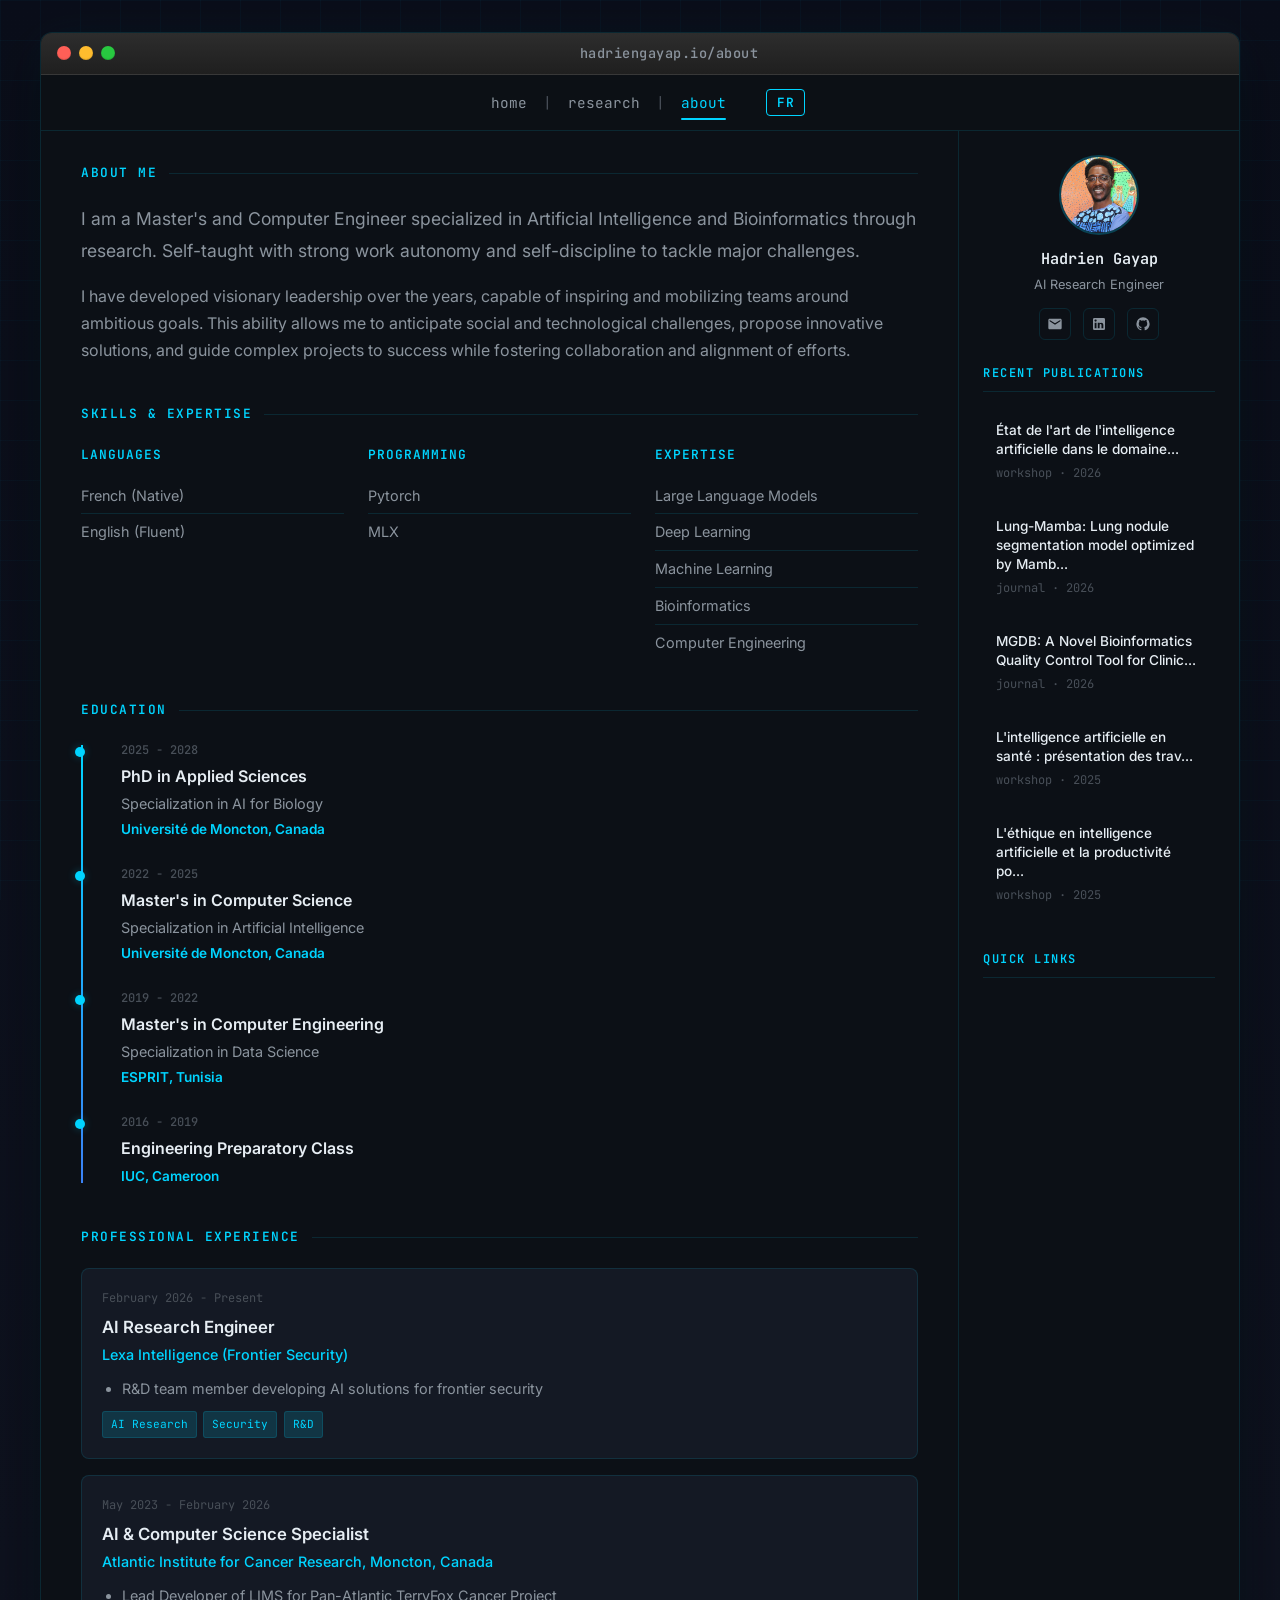
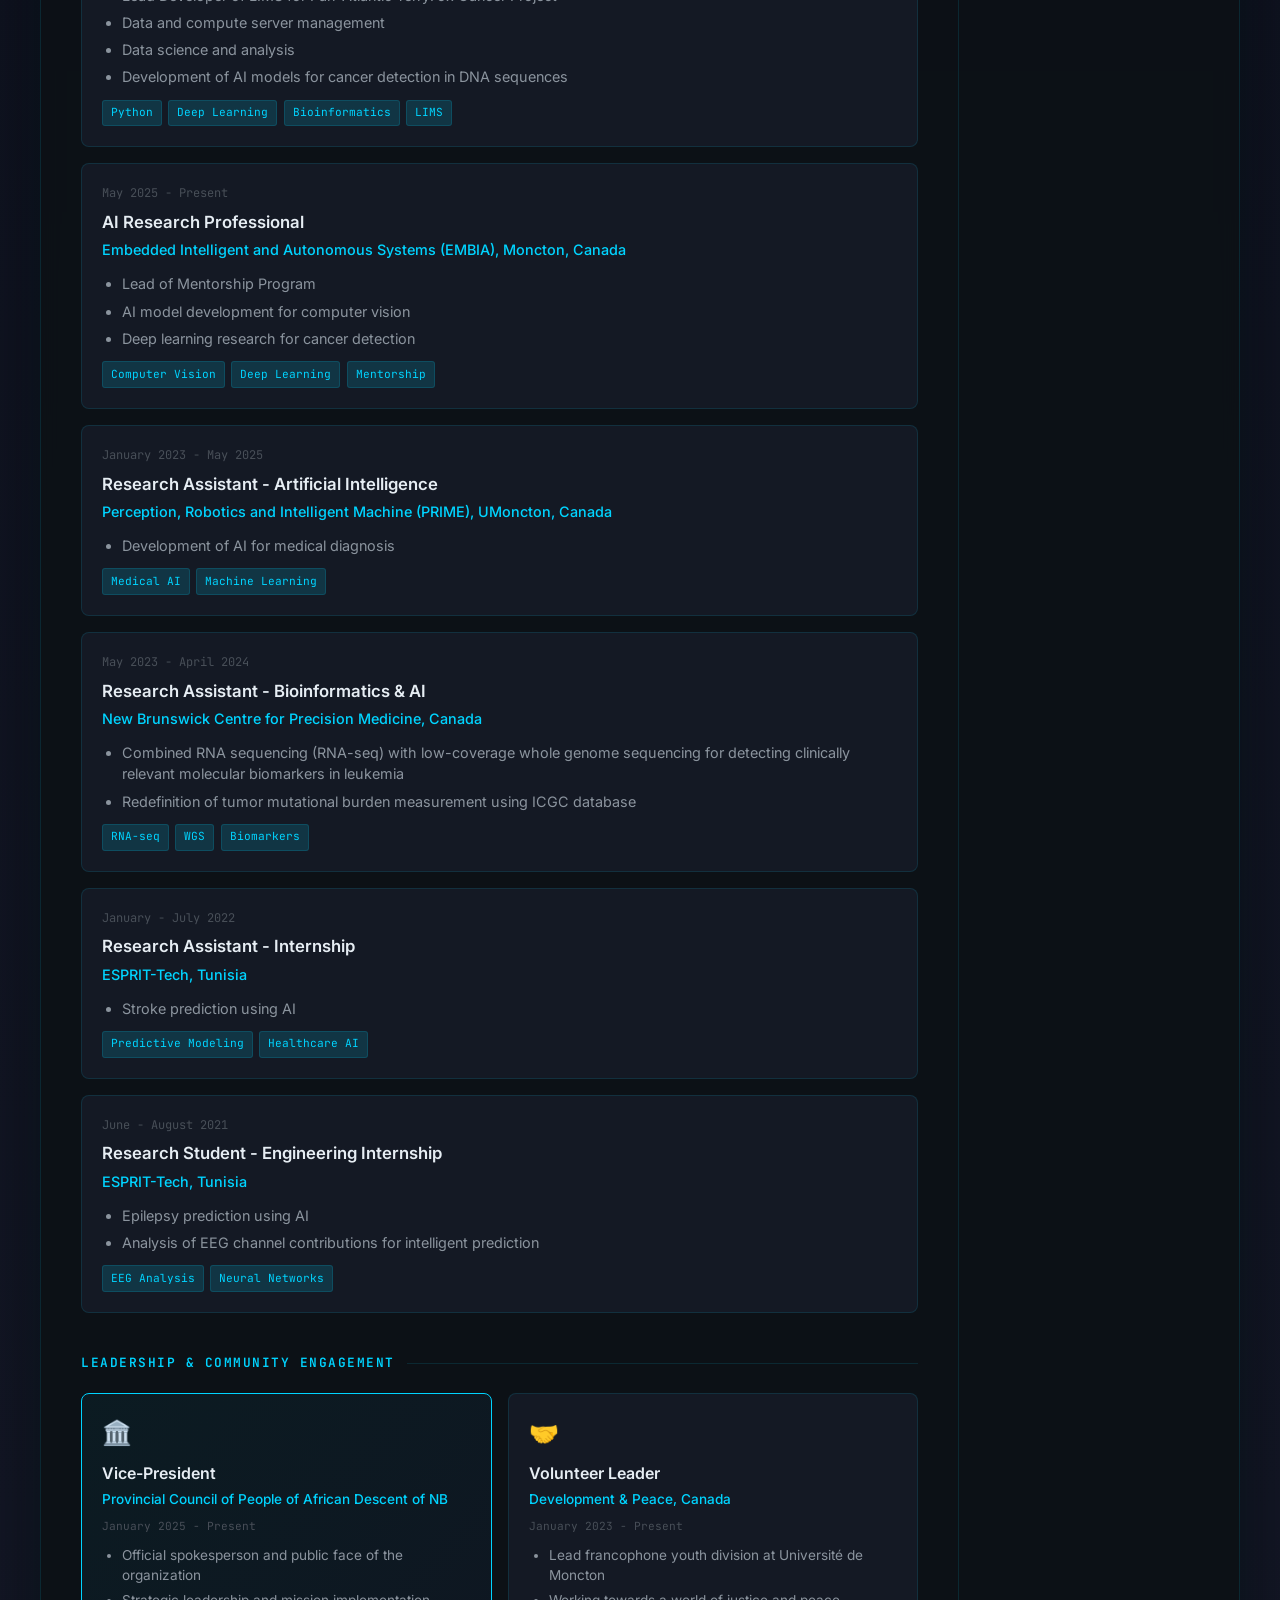
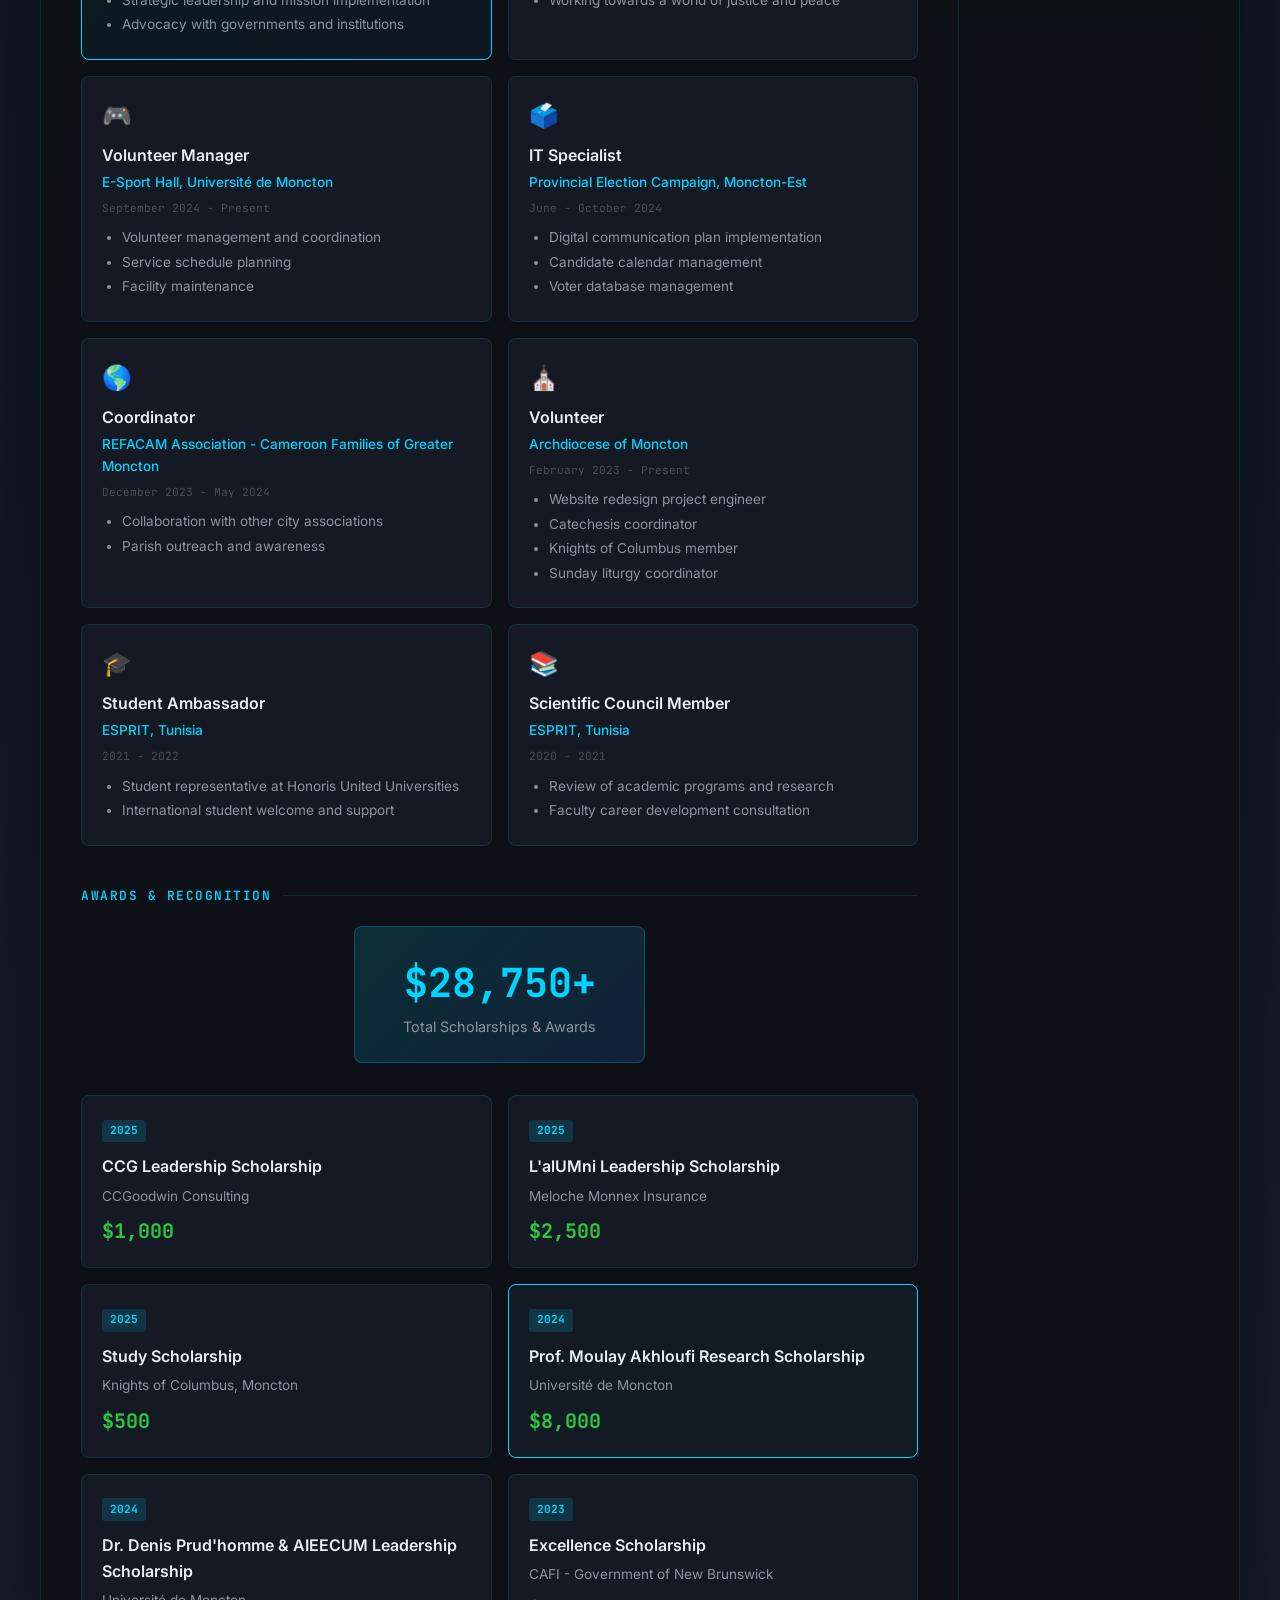
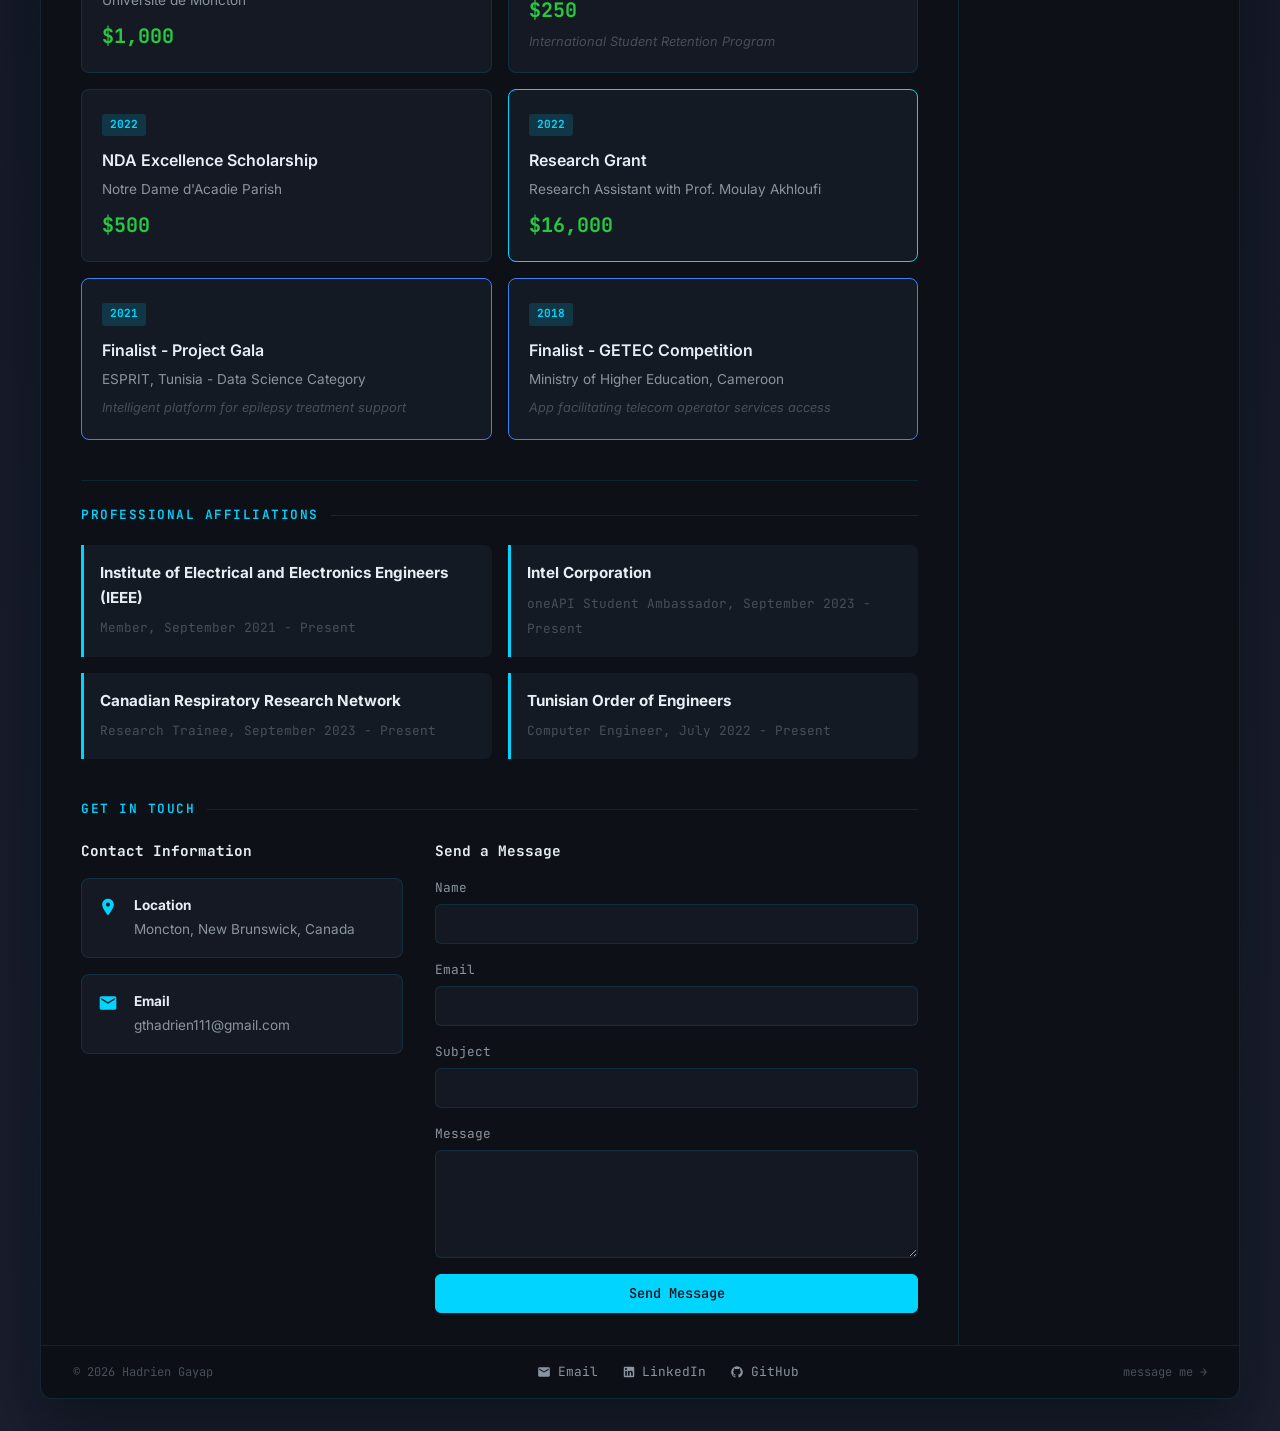
==== commit 35ed9d2a: "fix: CSS loading issues - move Google Fonts to HTML, add fallback colors - Move @import Google Fonts" ====
--- a/about.html
+++ b/about.html
@@ -16,6 +16,9 @@
         content="About Hadrien Gayap - AI Research Engineer, Bio, Education, Experience, Leadership & Awards">
     <meta name="author" content="Hadrien Gayap">
     <title>About | Hadrien Gayap</title>
+    <link rel="preconnect" href="https://fonts.googleapis.com">
+    <link rel="preconnect" href="https://fonts.gstatic.com" crossorigin>
+    <link href="https://fonts.googleapis.com/css2?family=JetBrains+Mono:wght@300;400;500;600;700&family=Inter:wght@300;400;500;600;700&display=swap" rel="stylesheet">
     <link rel="stylesheet" href="styles.css">
 </head>
 
--- a/styles.css
+++ b/styles.css
@@ -1,8 +1,6 @@
 /* ==========================================
    CSS VARIABLES - Retro macOS Blue Night Theme
    ========================================== */
-@import url('https://fonts.googleapis.com/css2?family=JetBrains+Mono:wght@300;400;500;600;700&family=Inter:wght@300;400;500;600;700&display=swap');
-
 :root {
     /* Background */
     --bg-body: #0a0e1a;
@@ -71,10 +69,13 @@
 }
 
 body {
+    font-family: 'Inter', -apple-system, BlinkMacSystemFont, 'Segoe UI', sans-serif;
     font-family: var(--font-body);
+    color: #e6edf3;
     color: var(--text-primary);
+    background-color: #0a0e1a;
+    background: linear-gradient(180deg, #0a0e1a 0%, #1a1e2e 100%);
     background: linear-gradient(180deg, var(--bg-body) 0%, var(--bg-body-end) 100%);
-    background-attachment: fixed;
     min-height: 100vh;
     line-height: 1.6;
     -webkit-font-smoothing: antialiased;
@@ -106,18 +107,22 @@
    WINDOW FRAME (macOS style)
    ========================================== */
 .window-frame {
+    max-width: 1200px;
     max-width: var(--max-width);
     margin: 2rem auto;
+    border-radius: 12px;
     border-radius: var(--window-radius);
+    background: #0d1117;
     background: var(--bg-window-alpha);
+    border: 1px solid rgba(0, 212, 255, 0.12);
     border: 1px solid var(--border);
+    box-shadow: 0 20px 60px rgba(0, 0, 0, 0.5), 0 0 40px rgba(0, 212, 255, 0.05);
     box-shadow: var(--shadow-window);
     overflow: hidden;
     position: relative;
     z-index: 1;
     backdrop-filter: blur(10px);
     -webkit-backdrop-filter: blur(10px);
-    transition: all var(--transition-base);
 }
 
 .window-frame.maximized {
@@ -138,6 +143,7 @@
 
 /* Title bar */
 .titlebar {
+    background: linear-gradient(180deg, #2d2d2d 0%, #1f1f1f 100%);
     background: var(--bg-titlebar);
     padding: 0.6rem 1rem;
     display: flex;
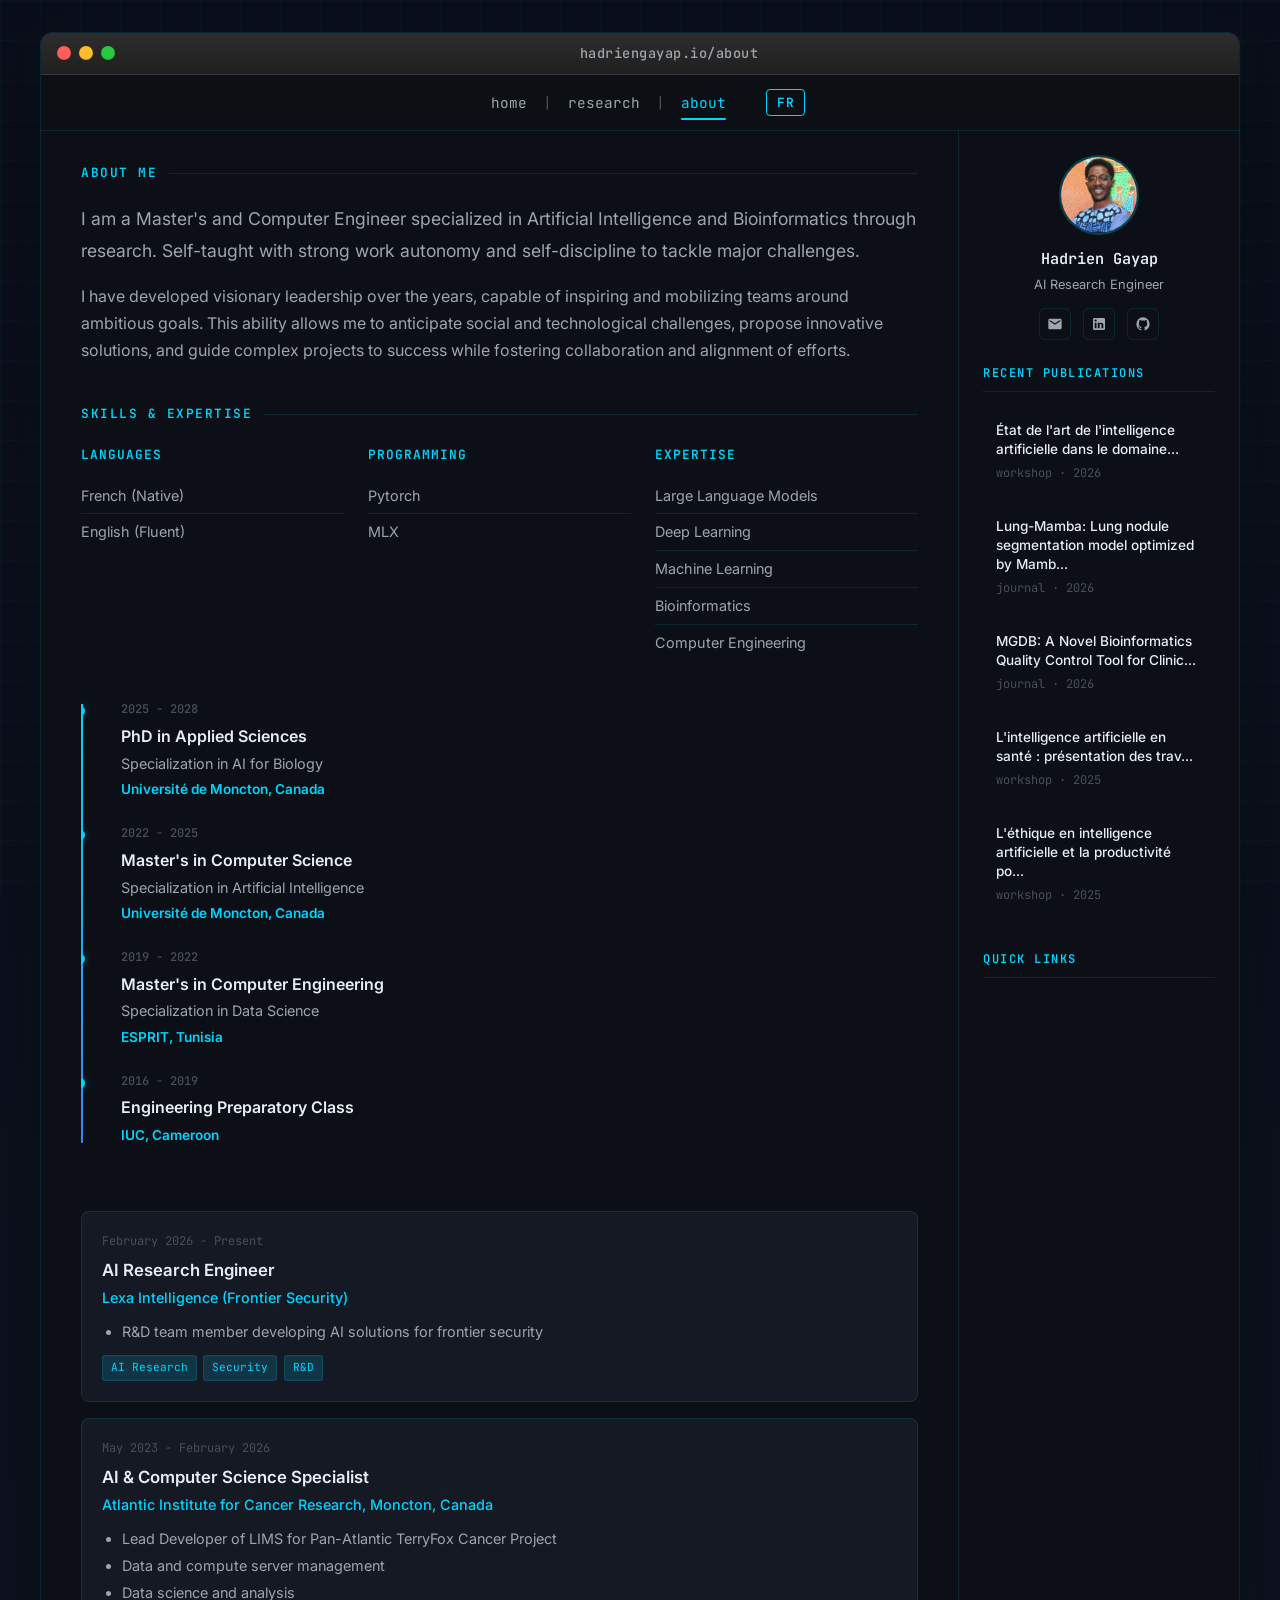
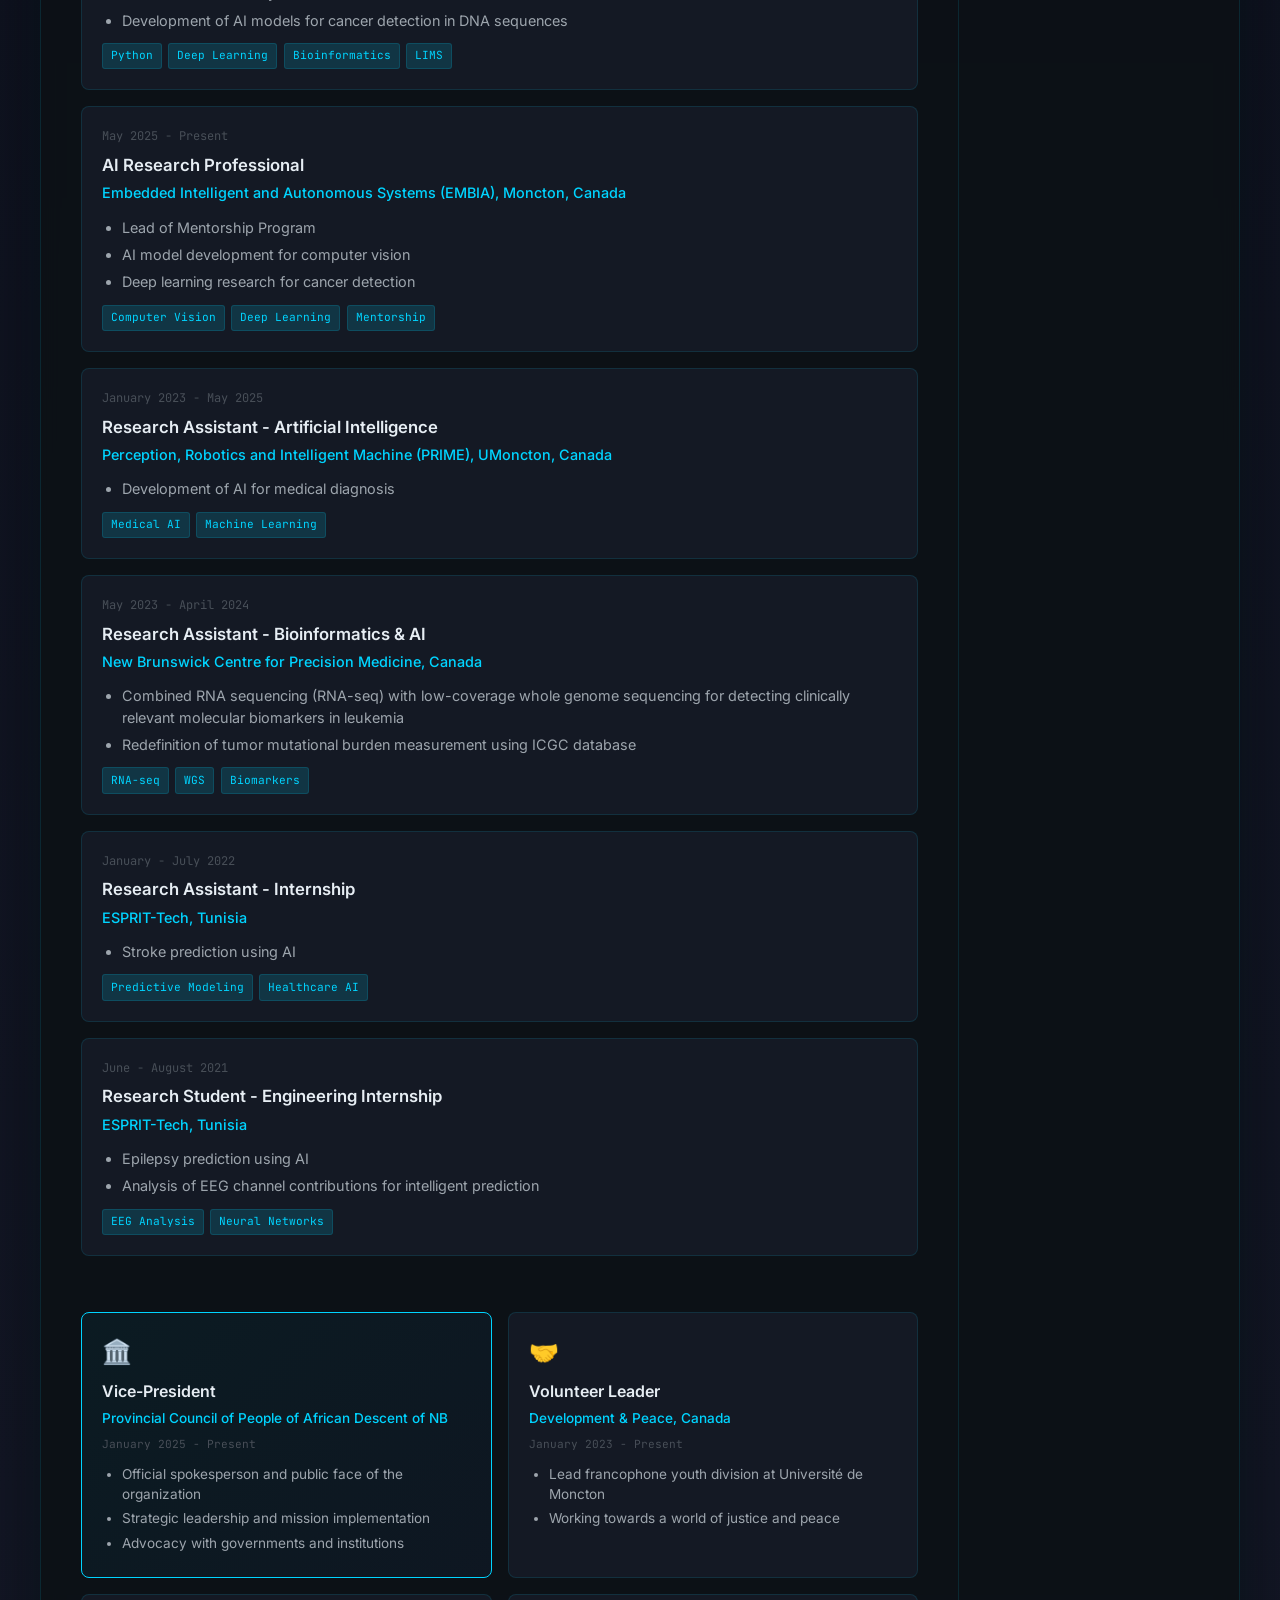
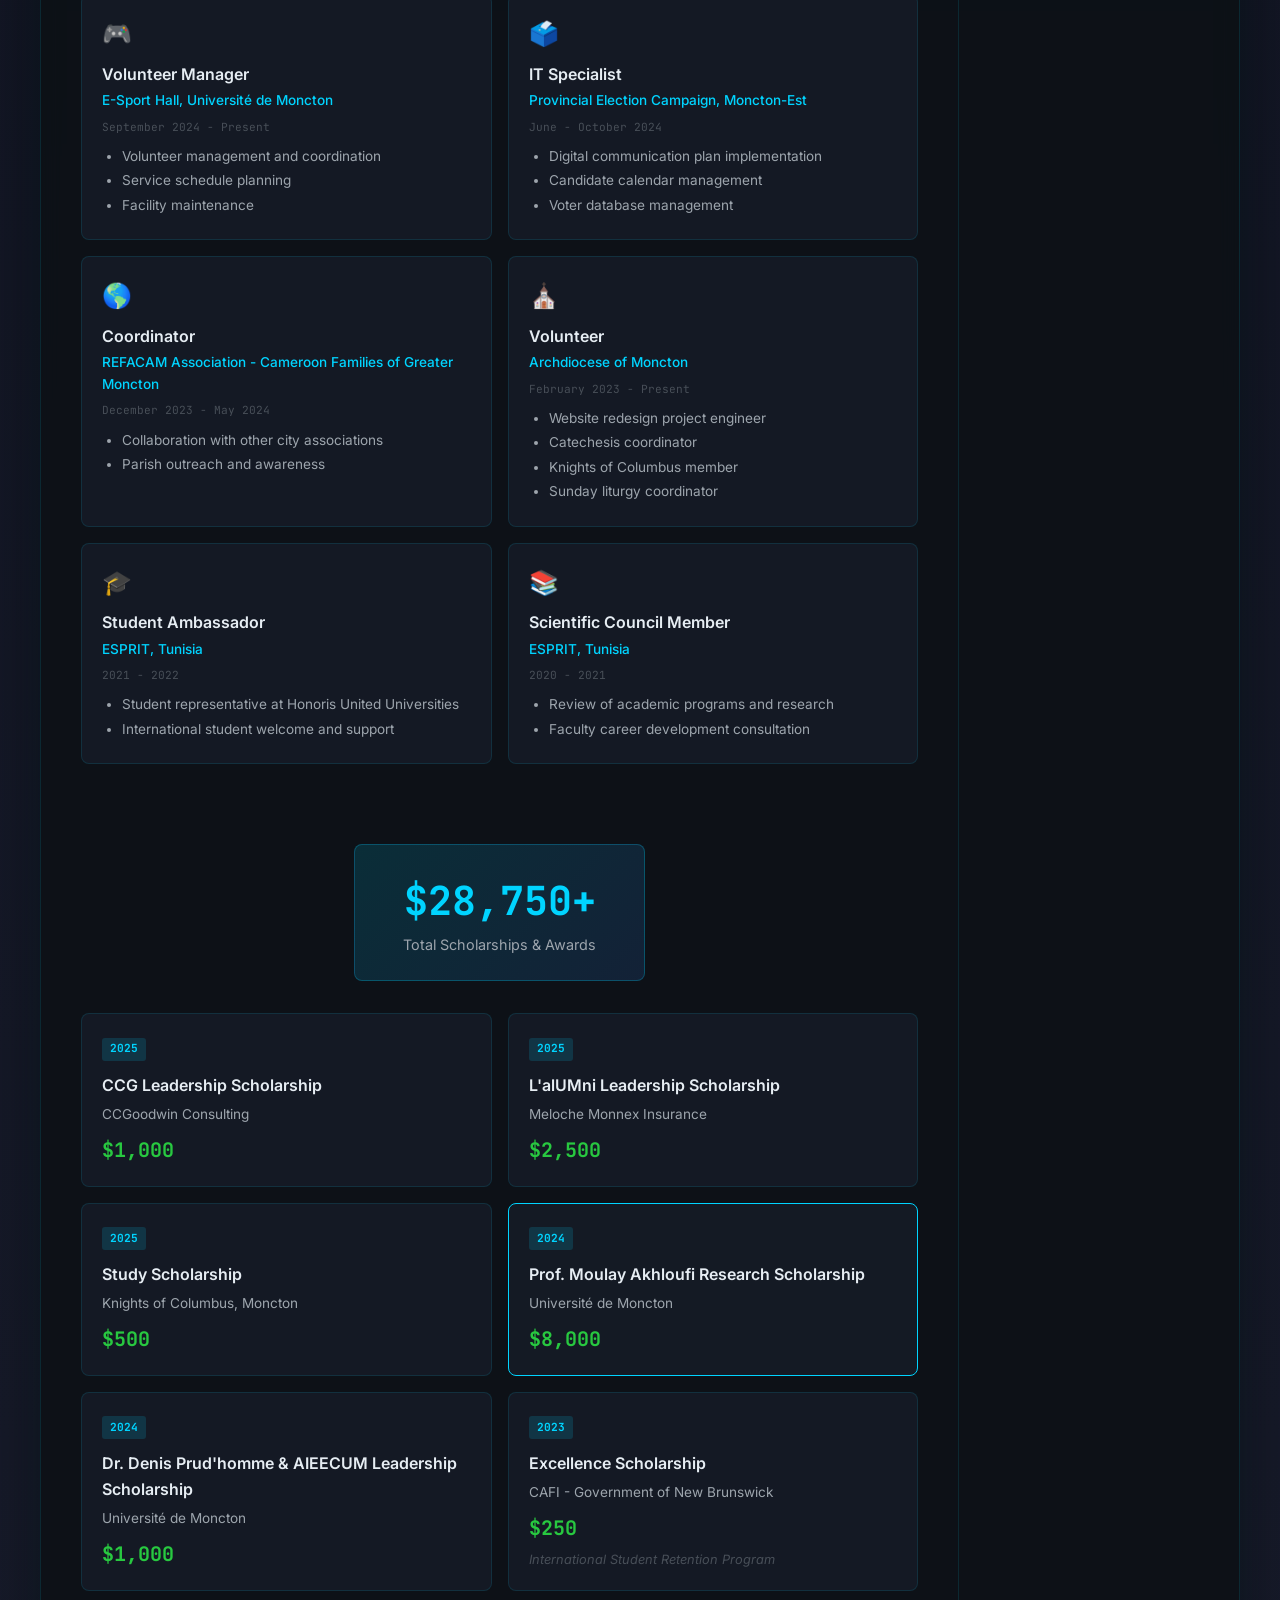
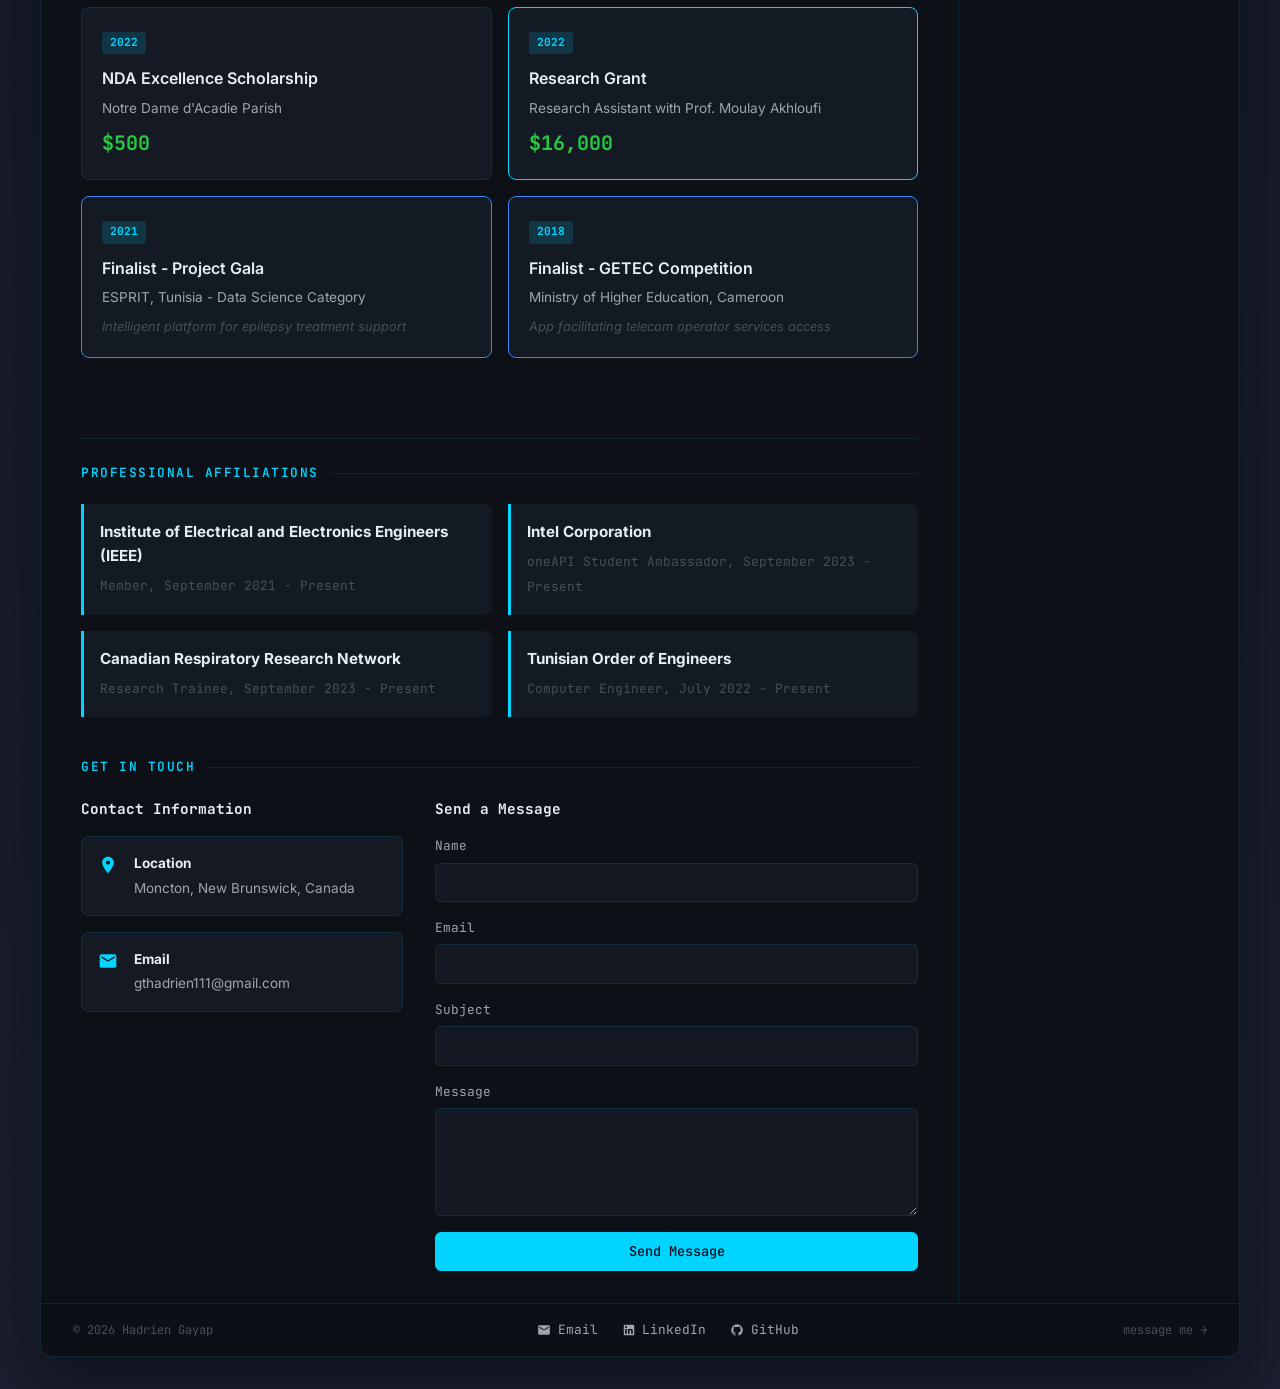
==== commit e42662ec: "feat: improve mobile UX, add favicon, compress image, add gstack skills - Add SVG favicon (HG monogr" ====
--- a/about.html
+++ b/about.html
@@ -19,6 +19,7 @@
     <link rel="preconnect" href="https://fonts.googleapis.com">
     <link rel="preconnect" href="https://fonts.gstatic.com" crossorigin>
     <link href="https://fonts.googleapis.com/css2?family=JetBrains+Mono:wght@300;400;500;600;700&family=Inter:wght@300;400;500;600;700&display=swap" rel="stylesheet">
+    <link rel="icon" type="image/svg+xml" href="assets/favicon.svg">
     <link rel="stylesheet" href="styles.css">
 </head>
 
@@ -94,7 +95,11 @@
 
                 <!-- Education -->
                 <div class="education-section">
-                    <h2 class="section-heading" data-i18n="about.education">Education</h2>
+                    <button class="about-section-toggle" aria-expanded="true" onclick="toggleSection(this)">
+                        <h2 class="section-heading" data-i18n="about.education">Education</h2>
+                        <span class="toggle-icon">+</span>
+                    </button>
+                    <div class="collapsible-content expanded">
                     <div class="timeline">
                         <div class="timeline-item">
                             <div class="timeline-dot"></div>
@@ -132,11 +137,16 @@
                             </div>
                         </div>
                     </div>
+                    </div>
                 </div>
 
                 <!-- Experience -->
                 <div class="experience-section">
-                    <h2 class="section-heading" data-i18n="exp.title">Professional Experience</h2>
+                    <button class="about-section-toggle" aria-expanded="false" onclick="toggleSection(this)">
+                        <h2 class="section-heading" data-i18n="exp.title">Professional Experience</h2>
+                        <span class="toggle-icon">+</span>
+                    </button>
+                    <div class="collapsible-content expanded">
 
                     <div class="exp-item">
                         <span class="exp-date" data-i18n="exp.0.date">February 2026 - Present</span>
@@ -208,11 +218,16 @@
                         </ul>
                         <div class="tech-tags"><span>EEG Analysis</span><span>Neural Networks</span></div>
                     </div>
+                    </div>
                 </div>
 
                 <!-- Leadership -->
                 <div class="featured-section">
-                    <h2 class="section-heading" data-i18n="leadership.title">Leadership & Community Engagement</h2>
+                    <button class="about-section-toggle" aria-expanded="false" onclick="toggleSection(this)">
+                        <h2 class="section-heading" data-i18n="leadership.title">Leadership & Community Engagement</h2>
+                        <span class="toggle-icon">+</span>
+                    </button>
+                    <div class="collapsible-content expanded">
                     <div class="leadership-grid">
                         <div class="leadership-card featured">
                             <div class="card-icon">&#127963;&#65039;</div>
@@ -300,11 +315,16 @@
                             </ul>
                         </div>
                     </div>
+                    </div>
                 </div>
 
                 <!-- Awards -->
                 <div class="featured-section">
-                    <h2 class="section-heading" data-i18n="awards.title">Awards & Recognition</h2>
+                    <button class="about-section-toggle" aria-expanded="false" onclick="toggleSection(this)">
+                        <h2 class="section-heading" data-i18n="awards.title">Awards & Recognition</h2>
+                        <span class="toggle-icon">+</span>
+                    </button>
+                    <div class="collapsible-content expanded">
                     <div class="awards-summary">
                         <div class="total-funding">
                             <span class="funding-amount">$28,750+</span>
@@ -373,6 +393,7 @@
                             <p class="award-org" data-i18n="awards.10.org">Ministry of Higher Education, Cameroon</p>
                             <p class="award-note" data-i18n="awards.10.note">App facilitating telecom operator services access</p>
                         </div>
+                    </div>
                     </div>
                 </div>
 
--- a/styles.css
+++ b/styles.css
@@ -29,7 +29,7 @@
 
     /* Text */
     --text-primary: #e6edf3;
-    --text-secondary: #8b949e;
+    --text-secondary: #9da5ad;
     --text-dim: #484f58;
     --text-accent: var(--cyan);
 
@@ -1408,15 +1408,24 @@
         grid-template-columns: 1fr;
     }
 
+    /* Move sidebar above main content on mobile */
+    .sidebar {
+        order: -1;
+        position: static;
+        max-height: none;
+        border-top: none;
+        border-bottom: 1px solid var(--border);
+        padding: 1rem 1.5rem;
+    }
+
     .main-content {
         border-right: none;
         padding: 1.5rem;
     }
 
-    .sidebar {
-        position: static;
-        max-height: none;
-        border-top: 1px solid var(--border);
+    /* Hide non-essential sidebar sections on mobile, keep profile */
+    .sidebar .sidebar-section {
+        display: none;
     }
 
     .skills-grid {
@@ -1440,7 +1449,7 @@
     }
 
     .research-stats {
-        grid-template-columns: 1fr;
+        grid-template-columns: repeat(3, 1fr);
     }
 
     .research-controls {
@@ -1458,12 +1467,31 @@
     .filters select {
         width: 100%;
     }
+
+    /* Collapsible sections on About page */
+    .about-section-toggle {
+        display: flex;
+    }
 }
 
 @media (max-width: 600px) {
     .window-frame {
-        margin: 0;
-        border-radius: 0;
+        margin: 0.5rem;
+        border-radius: 10px;
+        border: 1px solid var(--border-strong);
+        box-shadow: 0 8px 32px rgba(0, 0, 0, 0.6), 0 0 20px rgba(0, 212, 255, 0.08);
+    }
+
+    /* Simplify window chrome on mobile - hide traffic lights */
+    .traffic-lights {
+        display: none;
+    }
+
+    .titlebar {
+        border-radius: 10px 10px 0 0;
+        padding: 0.5rem 0.75rem;
+        min-height: 32px;
+        justify-content: center;
     }
 
     .main-content {
@@ -1476,6 +1504,12 @@
 
     .hero-subtitle {
         font-size: 1rem;
+    }
+
+    .nav-bar {
+        flex-wrap: wrap;
+        gap: 0.5rem;
+        padding: 0.5rem 0.75rem;
     }
 
     .nav-links {
@@ -1489,11 +1523,6 @@
         display: flex;
     }
 
-    .nav-bar {
-        flex-wrap: wrap;
-        gap: 0.5rem;
-    }
-
     .nav-toggle-btn {
         display: block;
     }
@@ -1539,6 +1568,68 @@
 
     .titlebar-title {
         font-size: 0.75rem;
+    }
+
+    .sidebar {
+        border-radius: 0;
+    }
+
+    .footer {
+        border-radius: 0 0 10px 10px;
+    }
+}
+
+/* ==========================================
+   COLLAPSIBLE SECTIONS (About page mobile)
+   ========================================== */
+.about-section-toggle {
+    display: none;
+    width: 100%;
+    align-items: center;
+    justify-content: space-between;
+    padding: 0.75rem 0;
+    background: none;
+    border: none;
+    cursor: pointer;
+    font-family: inherit;
+    color: inherit;
+    gap: 0.5rem;
+}
+
+.about-section-toggle .section-heading {
+    margin-bottom: 0;
+    pointer-events: none;
+}
+
+.about-section-toggle .toggle-icon {
+    font-family: var(--font-mono);
+    font-size: 1.2rem;
+    color: var(--cyan);
+    transition: transform var(--transition-base);
+    flex-shrink: 0;
+    width: 24px;
+    text-align: center;
+}
+
+.about-section-toggle[aria-expanded="true"] .toggle-icon {
+    transform: rotate(45deg);
+}
+
+.collapsible-content {
+    overflow: hidden;
+}
+
+@media (max-width: 900px) {
+    .about-section-toggle[aria-expanded="false"] + .collapsible-content {
+        max-height: 0;
+        opacity: 0;
+        overflow: hidden;
+        transition: max-height 0.4s ease, opacity 0.3s ease;
+    }
+
+    .about-section-toggle[aria-expanded="true"] + .collapsible-content {
+        opacity: 1;
+        transition: max-height 0.4s ease, opacity 0.3s ease;
     }
 }
 
